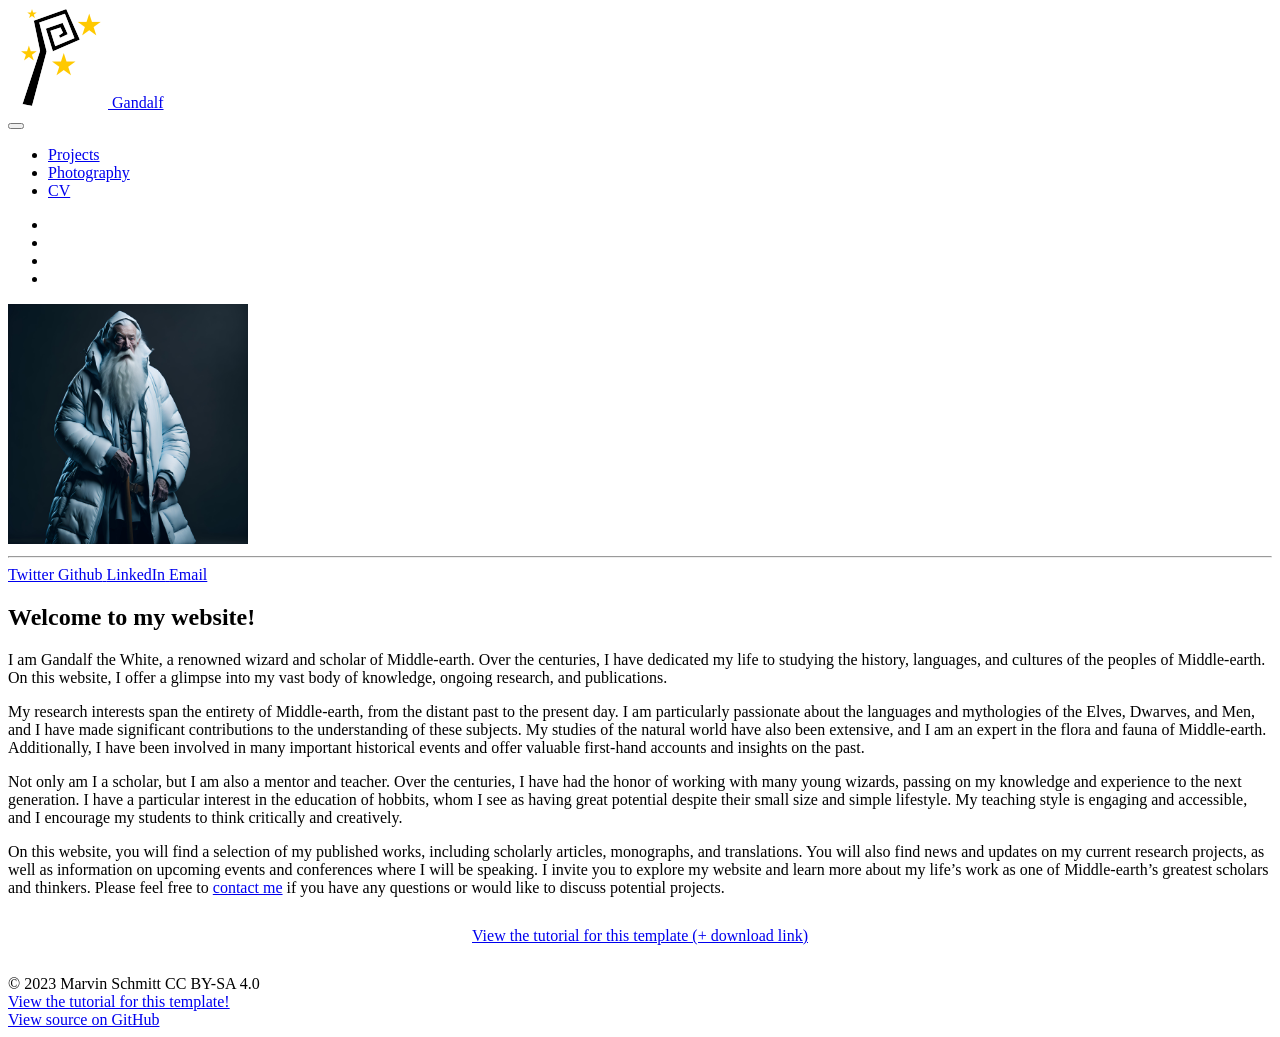
==== docs/index.html @ f9a8fe07 "initial website upload initial files for creating quatro website uploaded" ====
<!DOCTYPE html>
<html xmlns="http://www.w3.org/1999/xhtml" lang="en" xml:lang="en"><head>

<meta charset="utf-8">
<meta name="generator" content="quarto-1.3.450">

<meta name="viewport" content="width=device-width, initial-scale=1.0, user-scalable=yes">


<title>Gandalf</title>
<style>
code{white-space: pre-wrap;}
span.smallcaps{font-variant: small-caps;}
div.columns{display: flex; gap: min(4vw, 1.5em);}
div.column{flex: auto; overflow-x: auto;}
div.hanging-indent{margin-left: 1.5em; text-indent: -1.5em;}
ul.task-list{list-style: none;}
ul.task-list li input[type="checkbox"] {
  width: 0.8em;
  margin: 0 0.8em 0.2em -1em; /* quarto-specific, see https://github.com/quarto-dev/quarto-cli/issues/4556 */ 
  vertical-align: middle;
}
</style>


<script src="site_libs/quarto-nav/quarto-nav.js"></script>
<script src="site_libs/clipboard/clipboard.min.js"></script>
<script src="site_libs/quarto-search/autocomplete.umd.js"></script>
<script src="site_libs/quarto-search/fuse.min.js"></script>
<script src="site_libs/quarto-search/quarto-search.js"></script>
<meta name="quarto:offset" content="./">
<link href="./img/favicon.png" rel="icon" type="image/png">
<script src="site_libs/quarto-html/quarto.js"></script>
<script src="site_libs/quarto-html/popper.min.js"></script>
<script src="site_libs/quarto-html/tippy.umd.min.js"></script>
<link href="site_libs/quarto-html/tippy.css" rel="stylesheet">
<link href="site_libs/quarto-html/quarto-syntax-highlighting.css" rel="stylesheet" id="quarto-text-highlighting-styles">
<script src="site_libs/bootstrap/bootstrap.min.js"></script>
<link href="site_libs/bootstrap/bootstrap-icons.css" rel="stylesheet">
<link href="site_libs/bootstrap/bootstrap.min.css" rel="stylesheet" id="quarto-bootstrap" data-mode="light">
<script id="quarto-search-options" type="application/json">{
  "location": "navbar",
  "copy-button": false,
  "collapse-after": 3,
  "panel-placement": "end",
  "type": "textbox",
  "limit": 20,
  "language": {
    "search-no-results-text": "No results",
    "search-matching-documents-text": "matching documents",
    "search-copy-link-title": "Copy link to search",
    "search-hide-matches-text": "Hide additional matches",
    "search-more-match-text": "more match in this document",
    "search-more-matches-text": "more matches in this document",
    "search-clear-button-title": "Clear",
    "search-detached-cancel-button-title": "Cancel",
    "search-submit-button-title": "Submit",
    "search-label": "Search"
  }
}</script>


</head>

<body class="nav-fixed fullcontent">

<div id="quarto-search-results"></div>
  <header id="quarto-header" class="headroom fixed-top">
    <nav class="navbar navbar-expand-lg navbar-dark ">
      <div class="navbar-container container-fluid">
      <div class="navbar-brand-container">
    <a href="./index.html" class="navbar-brand navbar-brand-logo">
    <img src="./img/logo.png" alt="" class="navbar-logo">
    </a>
    <a class="navbar-brand" href="./index.html">
    <span class="navbar-title">Gandalf</span>
    </a>
  </div>
            <div id="quarto-search" class="" title="Search"></div>
          <button class="navbar-toggler" type="button" data-bs-toggle="collapse" data-bs-target="#navbarCollapse" aria-controls="navbarCollapse" aria-expanded="false" aria-label="Toggle navigation" onclick="if (window.quartoToggleHeadroom) { window.quartoToggleHeadroom(); }">
  <span class="navbar-toggler-icon"></span>
</button>
          <div class="collapse navbar-collapse" id="navbarCollapse">
            <ul class="navbar-nav navbar-nav-scroll me-auto">
  <li class="nav-item">
    <a class="nav-link" href="./projects/index.html" rel="" target="">
 <span class="menu-text">Projects</span></a>
  </li>  
  <li class="nav-item">
    <a class="nav-link" href="./photography/index.html" rel="" target="">
 <span class="menu-text">Photography</span></a>
  </li>  
  <li class="nav-item">
    <a class="nav-link" href="./cv/index.html" rel="" target="">
 <span class="menu-text">CV</span></a>
  </li>  
</ul>
            <ul class="navbar-nav navbar-nav-scroll ms-auto">
  <li class="nav-item compact">
    <a class="nav-link" href="https://www.marvinschmitt.com/blog/website-tutorial-quarto/" rel="" target=""><i class="bi bi-folder-symlink" role="img">
</i> 
 <span class="menu-text"></span></a>
  </li>  
  <li class="nav-item compact">
    <a class="nav-link" href="https://twitter.com/MarvinSchmittML" rel="" target=""><i class="bi bi-twitter" role="img">
</i> 
 <span class="menu-text"></span></a>
  </li>  
  <li class="nav-item compact">
    <a class="nav-link" href="https://www.linkedin.com/in/marvin-schmitt-a85b321a2/" rel="" target=""><i class="bi bi-linkedin" role="img">
</i> 
 <span class="menu-text"></span></a>
  </li>  
  <li class="nav-item compact">
    <a class="nav-link" href="mailto:mail.marvinschmitt@gmail.com" rel="" target=""><i class="bi bi-envelope" role="img" aria-label="email">
</i> 
 <span class="menu-text"></span></a>
  </li>  
</ul>
            <div class="quarto-navbar-tools">
</div>
          </div> <!-- /navcollapse -->
      </div> <!-- /container-fluid -->
    </nav>
</header>
<!-- content -->
<div id="quarto-content" class="quarto-container page-columns page-rows-contents page-layout-article page-navbar">
<!-- sidebar -->
<!-- margin-sidebar -->
    
<!-- main -->
<main class="content" id="quarto-document-content">



<div class="quarto-about-jolla">
  <img src="img/my_image.jpg" class="about-image
  round " style="height: 15em; width: 15em;">
 <div id="about-block">
</div> 
  <hr class="about-sep">
   <div class="about-links">
  <a href="https://twitter.com/MarvinSchmittML" class="about-link" rel="" target="">
    <i class="bi bi-twitter"></i>
     <span class="about-link-text">Twitter</span>
  </a>
  <a href="https://github.com/marvinschmitt" class="about-link" rel="" target="">
    <i class="bi bi-github"></i>
     <span class="about-link-text">Github</span>
  </a>
  <a href="https://www.linkedin.com/in/marvin-schmitt-a85b321a2/" class="about-link" rel="" target="">
    <i class="bi bi-linkedin"></i>
     <span class="about-link-text">LinkedIn</span>
  </a>
  <a href="mailto:mail.marvinschmitt@gmail.com" class="about-link" rel="" target="">
    <i class="bi bi-envelope"></i>
     <span class="about-link-text">Email</span>
  </a>
</div>
</div>

<section id="welcome-to-my-website" class="level1">
<h1>Welcome to my website!</h1>
<p>I am Gandalf the White, a renowned wizard and scholar of Middle-earth. Over the centuries, I have dedicated my life to studying the history, languages, and cultures of the peoples of Middle-earth. On this website, I offer a glimpse into my vast body of knowledge, ongoing research, and publications.</p>
<p>My research interests span the entirety of Middle-earth, from the distant past to the present day. I am particularly passionate about the languages and mythologies of the Elves, Dwarves, and Men, and I have made significant contributions to the understanding of these subjects. My studies of the natural world have also been extensive, and I am an expert in the flora and fauna of Middle-earth. Additionally, I have been involved in many important historical events and offer valuable first-hand accounts and insights on the past.</p>
<p>Not only am I a scholar, but I am also a mentor and teacher. Over the centuries, I have had the honor of working with many young wizards, passing on my knowledge and experience to the next generation. I have a particular interest in the education of hobbits, whom I see as having great potential despite their small size and simple lifestyle. My teaching style is engaging and accessible, and I encourage my students to think critically and creatively.</p>
<p>On this website, you will find a selection of my published works, including scholarly articles, monographs, and translations. You will also find news and updates on my current research projects, as well as information on upcoming events and conferences where I will be speaking. I invite you to explore my website and learn more about my life’s work as one of Middle-earth’s greatest scholars and thinkers. Please feel free to <a href="mailto:mail.marvinschmitt@gmail.com">contact me</a> if you have any questions or would like to discuss potential projects.</p>
<div style="margin: 30px; text-align: center;">
<a class="btn btn-primary" href="https://www.marvinschmitt.com/blog/website-tutorial-quarto/" role="button" target="_blank" style="padding: 15px 30px;">View the tutorial for this template (+ download link)</a>
</div>



</section>

</main> <!-- /main -->
<script id="quarto-html-after-body" type="application/javascript">
window.document.addEventListener("DOMContentLoaded", function (event) {
  const toggleBodyColorMode = (bsSheetEl) => {
    const mode = bsSheetEl.getAttribute("data-mode");
    const bodyEl = window.document.querySelector("body");
    if (mode === "dark") {
      bodyEl.classList.add("quarto-dark");
      bodyEl.classList.remove("quarto-light");
    } else {
      bodyEl.classList.add("quarto-light");
      bodyEl.classList.remove("quarto-dark");
    }
  }
  const toggleBodyColorPrimary = () => {
    const bsSheetEl = window.document.querySelector("link#quarto-bootstrap");
    if (bsSheetEl) {
      toggleBodyColorMode(bsSheetEl);
    }
  }
  toggleBodyColorPrimary();  
  const isCodeAnnotation = (el) => {
    for (const clz of el.classList) {
      if (clz.startsWith('code-annotation-')) {                     
        return true;
      }
    }
    return false;
  }
  const clipboard = new window.ClipboardJS('.code-copy-button', {
    text: function(trigger) {
      const codeEl = trigger.previousElementSibling.cloneNode(true);
      for (const childEl of codeEl.children) {
        if (isCodeAnnotation(childEl)) {
          childEl.remove();
        }
      }
      return codeEl.innerText;
    }
  });
  clipboard.on('success', function(e) {
    // button target
    const button = e.trigger;
    // don't keep focus
    button.blur();
    // flash "checked"
    button.classList.add('code-copy-button-checked');
    var currentTitle = button.getAttribute("title");
    button.setAttribute("title", "Copied!");
    let tooltip;
    if (window.bootstrap) {
      button.setAttribute("data-bs-toggle", "tooltip");
      button.setAttribute("data-bs-placement", "left");
      button.setAttribute("data-bs-title", "Copied!");
      tooltip = new bootstrap.Tooltip(button, 
        { trigger: "manual", 
          customClass: "code-copy-button-tooltip",
          offset: [0, -8]});
      tooltip.show();    
    }
    setTimeout(function() {
      if (tooltip) {
        tooltip.hide();
        button.removeAttribute("data-bs-title");
        button.removeAttribute("data-bs-toggle");
        button.removeAttribute("data-bs-placement");
      }
      button.setAttribute("title", currentTitle);
      button.classList.remove('code-copy-button-checked');
    }, 1000);
    // clear code selection
    e.clearSelection();
  });
  function tippyHover(el, contentFn) {
    const config = {
      allowHTML: true,
      content: contentFn,
      maxWidth: 500,
      delay: 100,
      arrow: false,
      appendTo: function(el) {
          return el.parentElement;
      },
      interactive: true,
      interactiveBorder: 10,
      theme: 'quarto',
      placement: 'bottom-start'
    };
    window.tippy(el, config); 
  }
  const noterefs = window.document.querySelectorAll('a[role="doc-noteref"]');
  for (var i=0; i<noterefs.length; i++) {
    const ref = noterefs[i];
    tippyHover(ref, function() {
      // use id or data attribute instead here
      let href = ref.getAttribute('data-footnote-href') || ref.getAttribute('href');
      try { href = new URL(href).hash; } catch {}
      const id = href.replace(/^#\/?/, "");
      const note = window.document.getElementById(id);
      return note.innerHTML;
    });
  }
      let selectedAnnoteEl;
      const selectorForAnnotation = ( cell, annotation) => {
        let cellAttr = 'data-code-cell="' + cell + '"';
        let lineAttr = 'data-code-annotation="' +  annotation + '"';
        const selector = 'span[' + cellAttr + '][' + lineAttr + ']';
        return selector;
      }
      const selectCodeLines = (annoteEl) => {
        const doc = window.document;
        const targetCell = annoteEl.getAttribute("data-target-cell");
        const targetAnnotation = annoteEl.getAttribute("data-target-annotation");
        const annoteSpan = window.document.querySelector(selectorForAnnotation(targetCell, targetAnnotation));
        const lines = annoteSpan.getAttribute("data-code-lines").split(",");
        const lineIds = lines.map((line) => {
          return targetCell + "-" + line;
        })
        let top = null;
        let height = null;
        let parent = null;
        if (lineIds.length > 0) {
            //compute the position of the single el (top and bottom and make a div)
            const el = window.document.getElementById(lineIds[0]);
            top = el.offsetTop;
            height = el.offsetHeight;
            parent = el.parentElement.parentElement;
          if (lineIds.length > 1) {
            const lastEl = window.document.getElementById(lineIds[lineIds.length - 1]);
            const bottom = lastEl.offsetTop + lastEl.offsetHeight;
            height = bottom - top;
          }
          if (top !== null && height !== null && parent !== null) {
            // cook up a div (if necessary) and position it 
            let div = window.document.getElementById("code-annotation-line-highlight");
            if (div === null) {
              div = window.document.createElement("div");
              div.setAttribute("id", "code-annotation-line-highlight");
              div.style.position = 'absolute';
              parent.appendChild(div);
            }
            div.style.top = top - 2 + "px";
            div.style.height = height + 4 + "px";
            let gutterDiv = window.document.getElementById("code-annotation-line-highlight-gutter");
            if (gutterDiv === null) {
              gutterDiv = window.document.createElement("div");
              gutterDiv.setAttribute("id", "code-annotation-line-highlight-gutter");
              gutterDiv.style.position = 'absolute';
              const codeCell = window.document.getElementById(targetCell);
              const gutter = codeCell.querySelector('.code-annotation-gutter');
              gutter.appendChild(gutterDiv);
            }
            gutterDiv.style.top = top - 2 + "px";
            gutterDiv.style.height = height + 4 + "px";
          }
          selectedAnnoteEl = annoteEl;
        }
      };
      const unselectCodeLines = () => {
        const elementsIds = ["code-annotation-line-highlight", "code-annotation-line-highlight-gutter"];
        elementsIds.forEach((elId) => {
          const div = window.document.getElementById(elId);
          if (div) {
            div.remove();
          }
        });
        selectedAnnoteEl = undefined;
      };
      // Attach click handler to the DT
      const annoteDls = window.document.querySelectorAll('dt[data-target-cell]');
      for (const annoteDlNode of annoteDls) {
        annoteDlNode.addEventListener('click', (event) => {
          const clickedEl = event.target;
          if (clickedEl !== selectedAnnoteEl) {
            unselectCodeLines();
            const activeEl = window.document.querySelector('dt[data-target-cell].code-annotation-active');
            if (activeEl) {
              activeEl.classList.remove('code-annotation-active');
            }
            selectCodeLines(clickedEl);
            clickedEl.classList.add('code-annotation-active');
          } else {
            // Unselect the line
            unselectCodeLines();
            clickedEl.classList.remove('code-annotation-active');
          }
        });
      }
  const findCites = (el) => {
    const parentEl = el.parentElement;
    if (parentEl) {
      const cites = parentEl.dataset.cites;
      if (cites) {
        return {
          el,
          cites: cites.split(' ')
        };
      } else {
        return findCites(el.parentElement)
      }
    } else {
      return undefined;
    }
  };
  var bibliorefs = window.document.querySelectorAll('a[role="doc-biblioref"]');
  for (var i=0; i<bibliorefs.length; i++) {
    const ref = bibliorefs[i];
    const citeInfo = findCites(ref);
    if (citeInfo) {
      tippyHover(citeInfo.el, function() {
        var popup = window.document.createElement('div');
        citeInfo.cites.forEach(function(cite) {
          var citeDiv = window.document.createElement('div');
          citeDiv.classList.add('hanging-indent');
          citeDiv.classList.add('csl-entry');
          var biblioDiv = window.document.getElementById('ref-' + cite);
          if (biblioDiv) {
            citeDiv.innerHTML = biblioDiv.innerHTML;
          }
          popup.appendChild(citeDiv);
        });
        return popup.innerHTML;
      });
    }
  }
});
</script>
</div> <!-- /content -->
<footer class="footer">
  <div class="nav-footer">
    <div class="nav-footer-left"><span class="faux-block">© 2023 Marvin Schmitt CC BY-SA 4.0</span></div>   
    <div class="nav-footer-center"><span class="faux-block"><a href="https://www.marvinschmitt.com/blog/website-tutorial-quarto/">View the tutorial for this template!</a></span></div>
    <div class="nav-footer-right"><span class="faux-block"><a href="https://github.com/marvinschmitt/quarto-website-template/">View source on GitHub</a></span></div>
  </div>
</footer>



</body></html>
---- docs/site_libs/quarto-html/tippy.css ----
.tippy-box[data-animation=fade][data-state=hidden]{opacity:0}[data-tippy-root]{max-width:calc(100vw - 10px)}.tippy-box{position:relative;background-color:#333;color:#fff;border-radius:4px;font-size:14px;line-height:1.4;white-space:normal;outline:0;transition-property:transform,visibility,opacity}.tippy-box[data-placement^=top]>.tippy-arrow{bottom:0}.tippy-box[data-placement^=top]>.tippy-arrow:before{bottom:-7px;left:0;border-width:8px 8px 0;border-top-color:initial;transform-origin:center top}.tippy-box[data-placement^=bottom]>.tippy-arrow{top:0}.tippy-box[data-placement^=bottom]>.tippy-arrow:before{top:-7px;left:0;border-width:0 8px 8px;border-bottom-color:initial;transform-origin:center bottom}.tippy-box[data-placement^=left]>.tippy-arrow{right:0}.tippy-box[data-placement^=left]>.tippy-arrow:before{border-width:8px 0 8px 8px;border-left-color:initial;right:-7px;transform-origin:center left}.tippy-box[data-placement^=right]>.tippy-arrow{left:0}.tippy-box[data-placement^=right]>.tippy-arrow:before{left:-7px;border-width:8px 8px 8px 0;border-right-color:initial;transform-origin:center right}.tippy-box[data-inertia][data-state=visible]{transition-timing-function:cubic-bezier(.54,1.5,.38,1.11)}.tippy-arrow{width:16px;height:16px;color:#333}.tippy-arrow:before{content:"";position:absolute;border-color:transparent;border-style:solid}.tippy-content{position:relative;padding:5px 9px;z-index:1}
---- docs/site_libs/quarto-html/quarto-syntax-highlighting.css ----
/* quarto syntax highlight colors */
:root {
  --quarto-hl-ot-color: #003B4F;
  --quarto-hl-at-color: #657422;
  --quarto-hl-ss-color: #20794D;
  --quarto-hl-an-color: #5E5E5E;
  --quarto-hl-fu-color: #4758AB;
  --quarto-hl-st-color: #20794D;
  --quarto-hl-cf-color: #003B4F;
  --quarto-hl-op-color: #5E5E5E;
  --quarto-hl-er-color: #AD0000;
  --quarto-hl-bn-color: #AD0000;
  --quarto-hl-al-color: #AD0000;
  --quarto-hl-va-color: #111111;
  --quarto-hl-bu-color: inherit;
  --quarto-hl-ex-color: inherit;
  --quarto-hl-pp-color: #AD0000;
  --quarto-hl-in-color: #5E5E5E;
  --quarto-hl-vs-color: #20794D;
  --quarto-hl-wa-color: #5E5E5E;
  --quarto-hl-do-color: #5E5E5E;
  --quarto-hl-im-color: #00769E;
  --quarto-hl-ch-color: #20794D;
  --quarto-hl-dt-color: #AD0000;
  --quarto-hl-fl-color: #AD0000;
  --quarto-hl-co-color: #5E5E5E;
  --quarto-hl-cv-color: #5E5E5E;
  --quarto-hl-cn-color: #8f5902;
  --quarto-hl-sc-color: #5E5E5E;
  --quarto-hl-dv-color: #AD0000;
  --quarto-hl-kw-color: #003B4F;
}

/* other quarto variables */
:root {
  --quarto-font-monospace: SFMono-Regular, Menlo, Monaco, Consolas, "Liberation Mono", "Courier New", monospace;
}

pre > code.sourceCode > span {
  color: #003B4F;
}

code span {
  color: #003B4F;
}

code.sourceCode > span {
  color: #003B4F;
}

div.sourceCode,
div.sourceCode pre.sourceCode {
  color: #003B4F;
}

code span.ot {
  color: #003B4F;
  font-style: inherit;
}

code span.at {
  color: #657422;
  font-style: inherit;
}

code span.ss {
  color: #20794D;
  font-style: inherit;
}

code span.an {
  color: #5E5E5E;
  font-style: inherit;
}

code span.fu {
  color: #4758AB;
  font-style: inherit;
}

code span.st {
  color: #20794D;
  font-style: inherit;
}

code span.cf {
  color: #003B4F;
  font-style: inherit;
}

code span.op {
  color: #5E5E5E;
  font-style: inherit;
}

code span.er {
  color: #AD0000;
  font-style: inherit;
}

code span.bn {
  color: #AD0000;
  font-style: inherit;
}

code span.al {
  color: #AD0000;
  font-style: inherit;
}

code span.va {
  color: #111111;
  font-style: inherit;
}

code span.bu {
  font-style: inherit;
}

code span.ex {
  font-style: inherit;
}

code span.pp {
  color: #AD0000;
  font-style: inherit;
}

code span.in {
  color: #5E5E5E;
  font-style: inherit;
}

code span.vs {
  color: #20794D;
  font-style: inherit;
}

code span.wa {
  color: #5E5E5E;
  font-style: italic;
}

code span.do {
  color: #5E5E5E;
  font-style: italic;
}

code span.im {
  color: #00769E;
  font-style: inherit;
}

code span.ch {
  color: #20794D;
  font-style: inherit;
}

code span.dt {
  color: #AD0000;
  font-style: inherit;
}

code span.fl {
  color: #AD0000;
  font-style: inherit;
}

code span.co {
  color: #5E5E5E;
  font-style: inherit;
}

code span.cv {
  color: #5E5E5E;
  font-style: italic;
}

code span.cn {
  color: #8f5902;
  font-style: inherit;
}

code span.sc {
  color: #5E5E5E;
  font-style: inherit;
}

code span.dv {
  color: #AD0000;
  font-style: inherit;
}

code span.kw {
  color: #003B4F;
  font-style: inherit;
}

.prevent-inlining {
  content: "</";
}

/*# sourceMappingURL=debc5d5d77c3f9108843748ff7464032.css.map */
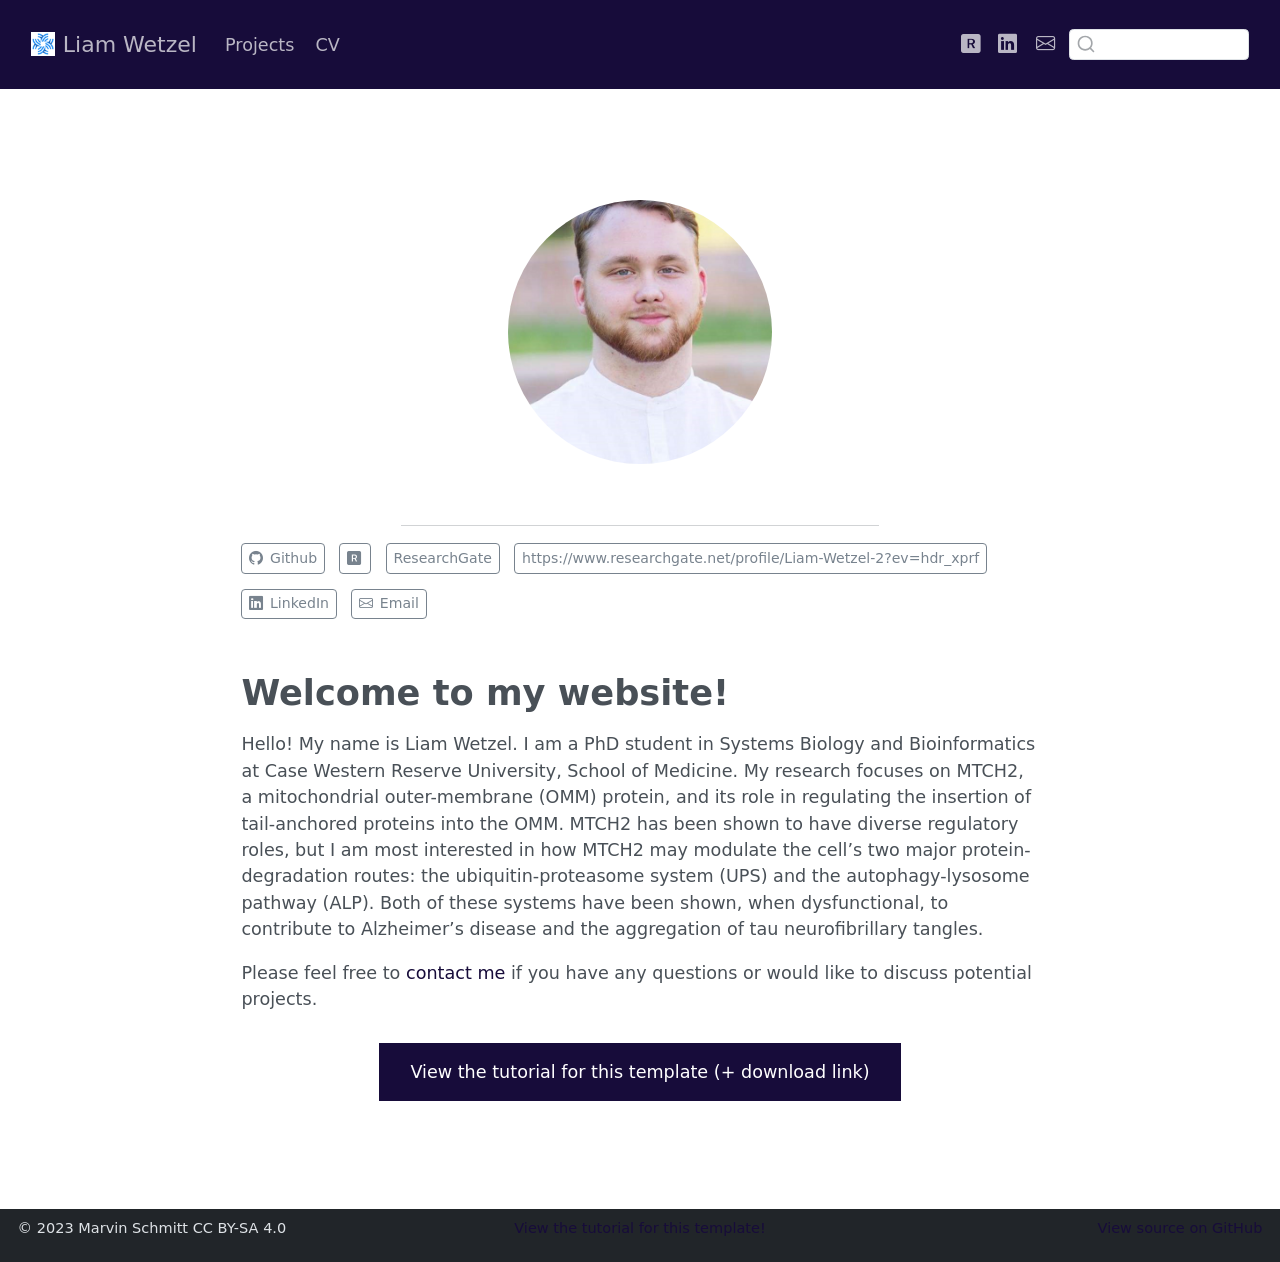
==== commit b1214747: "update 1" ====
--- a/docs/index.html
+++ b/docs/index.html
@@ -2,13 +2,16 @@
 <html xmlns="http://www.w3.org/1999/xhtml" lang="en" xml:lang="en"><head>
 
 <meta charset="utf-8">
-<meta name="generator" content="quarto-1.3.450">
+<meta name="generator" content="quarto-1.9.38">
 
 <meta name="viewport" content="width=device-width, initial-scale=1.0, user-scalable=yes">
 
 
-<title>Gandalf</title>
+<title>Liam Wetzel</title>
 <style>
+/* Default styles provided by pandoc.
+** See https://pandoc.org/MANUAL.html#variables-for-html for config info.
+*/
 code{white-space: pre-wrap;}
 span.smallcaps{font-variant: small-caps;}
 div.columns{display: flex; gap: min(4vw, 1.5em);}
@@ -29,22 +32,28 @@
 <script src="site_libs/quarto-search/fuse.min.js"></script>
 <script src="site_libs/quarto-search/quarto-search.js"></script>
 <meta name="quarto:offset" content="./">
-<link href="./img/favicon.png" rel="icon" type="image/png">
-<script src="site_libs/quarto-html/quarto.js"></script>
+<link href="./img/Liu Lab condensed.png" rel="icon" type="image/png">
+<script src="site_libs/quarto-html/quarto.js" type="module"></script>
+<script src="site_libs/quarto-html/tabsets/tabsets.js" type="module"></script>
 <script src="site_libs/quarto-html/popper.min.js"></script>
 <script src="site_libs/quarto-html/tippy.umd.min.js"></script>
 <link href="site_libs/quarto-html/tippy.css" rel="stylesheet">
-<link href="site_libs/quarto-html/quarto-syntax-highlighting.css" rel="stylesheet" id="quarto-text-highlighting-styles">
+<link href="site_libs/quarto-html/quarto-syntax-highlighting-15634bcf2e68342d4ad2dfa704d543f6.css" rel="stylesheet" id="quarto-text-highlighting-styles">
 <script src="site_libs/bootstrap/bootstrap.min.js"></script>
 <link href="site_libs/bootstrap/bootstrap-icons.css" rel="stylesheet">
-<link href="site_libs/bootstrap/bootstrap.min.css" rel="stylesheet" id="quarto-bootstrap" data-mode="light">
+<link href="site_libs/bootstrap/bootstrap-f2a9a92f2fdc84b6c6dac65f4a59d2c5.min.css" rel="stylesheet" append-hash="true" id="quarto-bootstrap" data-mode="light">
 <script id="quarto-search-options" type="application/json">{
   "location": "navbar",
   "copy-button": false,
   "collapse-after": 3,
   "panel-placement": "end",
   "type": "textbox",
-  "limit": 20,
+  "limit": 50,
+  "keyboard-shortcut": [
+    "f",
+    "/",
+    "s"
+  ],
   "language": {
     "search-no-results-text": "No results",
     "search-matching-documents-text": "matching documents",
@@ -53,6 +62,7 @@
     "search-more-match-text": "more match in this document",
     "search-more-matches-text": "more matches in this document",
     "search-clear-button-title": "Clear",
+    "search-text-placeholder": "",
     "search-detached-cancel-button-title": "Cancel",
     "search-submit-button-title": "Submit",
     "search-label": "Search"
@@ -62,64 +72,56 @@
 
 </head>
 
-<body class="nav-fixed fullcontent">
+<body class="nav-fixed fullcontent quarto-light">
 
 <div id="quarto-search-results"></div>
   <header id="quarto-header" class="headroom fixed-top">
-    <nav class="navbar navbar-expand-lg navbar-dark ">
+    <nav class="navbar navbar-expand-lg " data-bs-theme="dark">
       <div class="navbar-container container-fluid">
-      <div class="navbar-brand-container">
+      <div class="navbar-brand-container mx-auto">
     <a href="./index.html" class="navbar-brand navbar-brand-logo">
-    <img src="./img/logo.png" alt="" class="navbar-logo">
+    <img src="./img/Liu Lab (2).png" alt="" class="navbar-logo light-content">
+    <img src="./img/Liu Lab (2).png" alt="" class="navbar-logo dark-content">
     </a>
     <a class="navbar-brand" href="./index.html">
-    <span class="navbar-title">Gandalf</span>
+    <span class="navbar-title">Liam Wetzel</span>
     </a>
   </div>
             <div id="quarto-search" class="" title="Search"></div>
-          <button class="navbar-toggler" type="button" data-bs-toggle="collapse" data-bs-target="#navbarCollapse" aria-controls="navbarCollapse" aria-expanded="false" aria-label="Toggle navigation" onclick="if (window.quartoToggleHeadroom) { window.quartoToggleHeadroom(); }">
+          <button class="navbar-toggler" type="button" data-bs-toggle="collapse" data-bs-target="#navbarCollapse" aria-controls="navbarCollapse" role="menu" aria-expanded="false" aria-label="Toggle navigation" onclick="if (window.quartoToggleHeadroom) { window.quartoToggleHeadroom(); }">
   <span class="navbar-toggler-icon"></span>
 </button>
           <div class="collapse navbar-collapse" id="navbarCollapse">
             <ul class="navbar-nav navbar-nav-scroll me-auto">
   <li class="nav-item">
-    <a class="nav-link" href="./projects/index.html" rel="" target="">
- <span class="menu-text">Projects</span></a>
+    <a class="nav-link" href="./projects/index.html"> 
+<span class="menu-text">Projects</span></a>
   </li>  
   <li class="nav-item">
-    <a class="nav-link" href="./photography/index.html" rel="" target="">
- <span class="menu-text">Photography</span></a>
-  </li>  
-  <li class="nav-item">
-    <a class="nav-link" href="./cv/index.html" rel="" target="">
- <span class="menu-text">CV</span></a>
+    <a class="nav-link" href="./cv/index.html"> 
+<span class="menu-text">CV</span></a>
   </li>  
 </ul>
             <ul class="navbar-nav navbar-nav-scroll ms-auto">
   <li class="nav-item compact">
-    <a class="nav-link" href="https://www.marvinschmitt.com/blog/website-tutorial-quarto/" rel="" target=""><i class="bi bi-folder-symlink" role="img">
+    <a class="nav-link" href="https://www.researchgate.net/profile/Liam-Wetzel-2?ev=hdr_xprf"> <i class="bi bi-r-square-fill" role="img">
 </i> 
- <span class="menu-text"></span></a>
+<span class="menu-text"></span></a>
   </li>  
   <li class="nav-item compact">
-    <a class="nav-link" href="https://twitter.com/MarvinSchmittML" rel="" target=""><i class="bi bi-twitter" role="img">
+    <a class="nav-link" href="https://www.linkedin.com/in/liam-wetzel/"> <i class="bi bi-linkedin" role="img">
 </i> 
- <span class="menu-text"></span></a>
+<span class="menu-text"></span></a>
   </li>  
   <li class="nav-item compact">
-    <a class="nav-link" href="https://www.linkedin.com/in/marvin-schmitt-a85b321a2/" rel="" target=""><i class="bi bi-linkedin" role="img">
+    <a class="nav-link" href="mailto:lsw59@case.edu"> <i class="bi bi-envelope" role="img" aria-label="email">
 </i> 
- <span class="menu-text"></span></a>
-  </li>  
-  <li class="nav-item compact">
-    <a class="nav-link" href="mailto:mail.marvinschmitt@gmail.com" rel="" target=""><i class="bi bi-envelope" role="img" aria-label="email">
-</i> 
- <span class="menu-text"></span></a>
+<span class="menu-text"></span></a>
   </li>  
 </ul>
+          </div> <!-- /navcollapse -->
             <div class="quarto-navbar-tools">
 </div>
-          </div> <!-- /navcollapse -->
       </div> <!-- /container-fluid -->
     </nav>
 </header>
@@ -133,26 +135,33 @@
 
 
 
+
 <div class="quarto-about-jolla">
-  <img src="img/my_image.jpg" class="about-image
+  <img src="img/lwetzel.jpg" class="about-image
   round " style="height: 15em; width: 15em;">
- <div id="about-block">
+ <header id="title-block-header" class="quarto-title-block"></header><div id="about-block">
 </div> 
   <hr class="about-sep">
    <div class="about-links">
-  <a href="https://twitter.com/MarvinSchmittML" class="about-link" rel="" target="">
-    <i class="bi bi-twitter"></i>
-     <span class="about-link-text">Twitter</span>
-  </a>
-  <a href="https://github.com/marvinschmitt" class="about-link" rel="" target="">
+  <a href="https://github.com/lsw59-case" class="about-link" rel="" target="">
     <i class="bi bi-github"></i>
      <span class="about-link-text">Github</span>
   </a>
-  <a href="https://www.linkedin.com/in/marvin-schmitt-a85b321a2/" class="about-link" rel="" target="">
+  <a href="" class="about-link" rel="" target="">
+    <i class="bi bi-r-square-fill"></i>
+     <span class="about-link-text"></span>
+  </a>
+  <a href="" class="about-link" rel="" target="">
+     <span class="about-link-text">ResearchGate</span>
+  </a>
+  <a href="https://www.researchgate.net/profile/Liam-Wetzel-2?ev=hdr_xprf" class="about-link" rel="" target="">
+     <span class="about-link-text">https://www.researchgate.net/profile/Liam-Wetzel-2?ev=hdr_xprf</span>
+  </a>
+  <a href="https://www.linkedin.com/in/liam-wetzel/" class="about-link" rel="" target="">
     <i class="bi bi-linkedin"></i>
      <span class="about-link-text">LinkedIn</span>
   </a>
-  <a href="mailto:mail.marvinschmitt@gmail.com" class="about-link" rel="" target="">
+  <a href="mailto:lsw59@case.edu" class="about-link" rel="" target="">
     <i class="bi bi-envelope"></i>
      <span class="about-link-text">Email</span>
   </a>
@@ -161,10 +170,8 @@
 
 <section id="welcome-to-my-website" class="level1">
 <h1>Welcome to my website!</h1>
-<p>I am Gandalf the White, a renowned wizard and scholar of Middle-earth. Over the centuries, I have dedicated my life to studying the history, languages, and cultures of the peoples of Middle-earth. On this website, I offer a glimpse into my vast body of knowledge, ongoing research, and publications.</p>
-<p>My research interests span the entirety of Middle-earth, from the distant past to the present day. I am particularly passionate about the languages and mythologies of the Elves, Dwarves, and Men, and I have made significant contributions to the understanding of these subjects. My studies of the natural world have also been extensive, and I am an expert in the flora and fauna of Middle-earth. Additionally, I have been involved in many important historical events and offer valuable first-hand accounts and insights on the past.</p>
-<p>Not only am I a scholar, but I am also a mentor and teacher. Over the centuries, I have had the honor of working with many young wizards, passing on my knowledge and experience to the next generation. I have a particular interest in the education of hobbits, whom I see as having great potential despite their small size and simple lifestyle. My teaching style is engaging and accessible, and I encourage my students to think critically and creatively.</p>
-<p>On this website, you will find a selection of my published works, including scholarly articles, monographs, and translations. You will also find news and updates on my current research projects, as well as information on upcoming events and conferences where I will be speaking. I invite you to explore my website and learn more about my life’s work as one of Middle-earth’s greatest scholars and thinkers. Please feel free to <a href="mailto:mail.marvinschmitt@gmail.com">contact me</a> if you have any questions or would like to discuss potential projects.</p>
+<p>Hello! My name is Liam Wetzel. I am a PhD student in Systems Biology and Bioinformatics at Case Western Reserve University, School of Medicine. My research focuses on MTCH2, a mitochondrial outer-membrane (OMM) protein, and its role in regulating the insertion of tail-anchored proteins into the OMM. MTCH2 has been shown to have diverse regulatory roles, but I am most interested in how MTCH2 may modulate the cell’s two major protein-degradation routes: the ubiquitin-proteasome system (UPS) and the autophagy-lysosome pathway (ALP). Both of these systems have been shown, when dysfunctional, to contribute to Alzheimer’s disease and the aggregation of tau neurofibrillary tangles.</p>
+<p>Please feel free to <a href="mailto:lsw59@case.edu">contact me</a> if you have any questions or would like to discuss potential projects.</p>
 <div style="margin: 30px; text-align: center;">
 <a class="btn btn-primary" href="https://www.marvinschmitt.com/blog/website-tutorial-quarto/" role="button" target="_blank" style="padding: 15px 30px;">View the tutorial for this template (+ download link)</a>
 </div>
@@ -175,36 +182,51 @@
 
 </main> <!-- /main -->
 <script id="quarto-html-after-body" type="application/javascript">
-window.document.addEventListener("DOMContentLoaded", function (event) {
-  const toggleBodyColorMode = (bsSheetEl) => {
-    const mode = bsSheetEl.getAttribute("data-mode");
-    const bodyEl = window.document.querySelector("body");
-    if (mode === "dark") {
-      bodyEl.classList.add("quarto-dark");
-      bodyEl.classList.remove("quarto-light");
-    } else {
-      bodyEl.classList.add("quarto-light");
-      bodyEl.classList.remove("quarto-dark");
-    }
-  }
-  const toggleBodyColorPrimary = () => {
-    const bsSheetEl = window.document.querySelector("link#quarto-bootstrap");
-    if (bsSheetEl) {
-      toggleBodyColorMode(bsSheetEl);
-    }
-  }
-  toggleBodyColorPrimary();  
-  const isCodeAnnotation = (el) => {
-    for (const clz of el.classList) {
-      if (clz.startsWith('code-annotation-')) {                     
-        return true;
-      }
-    }
-    return false;
-  }
-  const clipboard = new window.ClipboardJS('.code-copy-button', {
-    text: function(trigger) {
-      const codeEl = trigger.previousElementSibling.cloneNode(true);
+  window.document.addEventListener("DOMContentLoaded", function (event) {
+    const isCodeAnnotation = (el) => {
+      for (const clz of el.classList) {
+        if (clz.startsWith('code-annotation-')) {                     
+          return true;
+        }
+      }
+      return false;
+    }
+    const onCopySuccess = function(e) {
+      // button target
+      const button = e.trigger;
+      // don't keep focus
+      button.blur();
+      // flash "checked"
+      button.classList.add('code-copy-button-checked');
+      var currentTitle = button.getAttribute("title");
+      button.setAttribute("title", "Copied!");
+      let tooltip;
+      if (window.bootstrap) {
+        button.setAttribute("data-bs-toggle", "tooltip");
+        button.setAttribute("data-bs-placement", "left");
+        button.setAttribute("data-bs-title", "Copied!");
+        tooltip = new bootstrap.Tooltip(button, 
+          { trigger: "manual", 
+            customClass: "code-copy-button-tooltip",
+            offset: [0, -8]});
+        tooltip.show();    
+      }
+      setTimeout(function() {
+        if (tooltip) {
+          tooltip.hide();
+          button.removeAttribute("data-bs-title");
+          button.removeAttribute("data-bs-toggle");
+          button.removeAttribute("data-bs-placement");
+        }
+        button.setAttribute("title", currentTitle);
+        button.classList.remove('code-copy-button-checked');
+      }, 1000);
+      // clear code selection
+      e.clearSelection();
+    }
+    const getTextToCopy = function(trigger) {
+      const outerScaffold = trigger.parentElement.cloneNode(true);
+      const codeEl = outerScaffold.querySelector('code');
       for (const childEl of codeEl.children) {
         if (isCodeAnnotation(childEl)) {
           childEl.remove();
@@ -212,203 +234,362 @@
       }
       return codeEl.innerText;
     }
+    const clipboard = new window.ClipboardJS('.code-copy-button:not([data-in-quarto-modal])', {
+      text: getTextToCopy
+    });
+    clipboard.on('success', onCopySuccess);
+    if (window.document.getElementById('quarto-embedded-source-code-modal')) {
+      const clipboardModal = new window.ClipboardJS('.code-copy-button[data-in-quarto-modal]', {
+        text: getTextToCopy,
+        container: window.document.getElementById('quarto-embedded-source-code-modal')
+      });
+      clipboardModal.on('success', onCopySuccess);
+    }
+      var localhostRegex = new RegExp(/^(?:http|https):\/\/localhost\:?[0-9]*\//);
+      var mailtoRegex = new RegExp(/^mailto:/);
+        var filterRegex = new RegExp('/' + window.location.host + '/');
+      var isInternal = (href) => {
+          return filterRegex.test(href) || localhostRegex.test(href) || mailtoRegex.test(href);
+      }
+      // Inspect non-navigation links and adorn them if external
+     var links = window.document.querySelectorAll('a[href]:not(.nav-link):not(.navbar-brand):not(.toc-action):not(.sidebar-link):not(.sidebar-item-toggle):not(.pagination-link):not(.no-external):not([aria-hidden]):not(.dropdown-item):not(.quarto-navigation-tool):not(.about-link)');
+      for (var i=0; i<links.length; i++) {
+        const link = links[i];
+        if (!isInternal(link.href)) {
+          // undo the damage that might have been done by quarto-nav.js in the case of
+          // links that we want to consider external
+          if (link.dataset.originalHref !== undefined) {
+            link.href = link.dataset.originalHref;
+          }
+        }
+      }
+    function tippyHover(el, contentFn, onTriggerFn, onUntriggerFn) {
+      const config = {
+        allowHTML: true,
+        maxWidth: 500,
+        delay: 100,
+        arrow: false,
+        appendTo: function(el) {
+            return el.parentElement;
+        },
+        interactive: true,
+        interactiveBorder: 10,
+        theme: 'quarto',
+        placement: 'bottom-start',
+      };
+      if (contentFn) {
+        config.content = contentFn;
+      }
+      if (onTriggerFn) {
+        config.onTrigger = onTriggerFn;
+      }
+      if (onUntriggerFn) {
+        config.onUntrigger = onUntriggerFn;
+      }
+      window.tippy(el, config); 
+    }
+    const noterefs = window.document.querySelectorAll('a[role="doc-noteref"]');
+    for (var i=0; i<noterefs.length; i++) {
+      const ref = noterefs[i];
+      tippyHover(ref, function() {
+        // use id or data attribute instead here
+        let href = ref.getAttribute('data-footnote-href') || ref.getAttribute('href');
+        try { href = new URL(href).hash; } catch {}
+        const id = href.replace(/^#\/?/, "");
+        const note = window.document.getElementById(id);
+        if (note) {
+          return note.innerHTML;
+        } else {
+          return "";
+        }
+      });
+    }
+    const xrefs = window.document.querySelectorAll('a.quarto-xref');
+    const processXRef = (id, note) => {
+      // Strip column container classes
+      const stripColumnClz = (el) => {
+        el.classList.remove("page-full", "page-columns");
+        if (el.children) {
+          for (const child of el.children) {
+            stripColumnClz(child);
+          }
+        }
+      }
+      stripColumnClz(note)
+      if (id === null || id.startsWith('sec-')) {
+        // Special case sections, only their first couple elements
+        const container = document.createElement("div");
+        if (note.children && note.children.length > 2) {
+          container.appendChild(note.children[0].cloneNode(true));
+          for (let i = 1; i < note.children.length; i++) {
+            const child = note.children[i];
+            if (child.tagName === "P" && child.innerText === "") {
+              continue;
+            } else {
+              container.appendChild(child.cloneNode(true));
+              break;
+            }
+          }
+          if (window.Quarto?.typesetMath) {
+            window.Quarto.typesetMath(container);
+          }
+          return container.innerHTML
+        } else {
+          if (window.Quarto?.typesetMath) {
+            window.Quarto.typesetMath(note);
+          }
+          return note.innerHTML;
+        }
+      } else {
+        // Remove any anchor links if they are present
+        const anchorLink = note.querySelector('a.anchorjs-link');
+        if (anchorLink) {
+          anchorLink.remove();
+        }
+        if (window.Quarto?.typesetMath) {
+          window.Quarto.typesetMath(note);
+        }
+        if (note.classList.contains("callout")) {
+          return note.outerHTML;
+        } else {
+          return note.innerHTML;
+        }
+      }
+    }
+    for (var i=0; i<xrefs.length; i++) {
+      const xref = xrefs[i];
+      tippyHover(xref, undefined, function(instance) {
+        instance.disable();
+        let url = xref.getAttribute('href');
+        let hash = undefined; 
+        if (url.startsWith('#')) {
+          hash = url;
+        } else {
+          try { hash = new URL(url).hash; } catch {}
+        }
+        if (hash) {
+          const id = hash.replace(/^#\/?/, "");
+          const note = window.document.getElementById(id);
+          if (note !== null) {
+            try {
+              const html = processXRef(id, note.cloneNode(true));
+              instance.setContent(html);
+            } finally {
+              instance.enable();
+              instance.show();
+            }
+          } else {
+            // See if we can fetch this
+            fetch(url.split('#')[0])
+            .then(res => res.text())
+            .then(html => {
+              const parser = new DOMParser();
+              const htmlDoc = parser.parseFromString(html, "text/html");
+              const note = htmlDoc.getElementById(id);
+              if (note !== null) {
+                const html = processXRef(id, note);
+                instance.setContent(html);
+              } 
+            }).finally(() => {
+              instance.enable();
+              instance.show();
+            });
+          }
+        } else {
+          // See if we can fetch a full url (with no hash to target)
+          // This is a special case and we should probably do some content thinning / targeting
+          fetch(url)
+          .then(res => res.text())
+          .then(html => {
+            const parser = new DOMParser();
+            const htmlDoc = parser.parseFromString(html, "text/html");
+            const note = htmlDoc.querySelector('main.content');
+            if (note !== null) {
+              // This should only happen for chapter cross references
+              // (since there is no id in the URL)
+              // remove the first header
+              if (note.children.length > 0 && note.children[0].tagName === "HEADER") {
+                note.children[0].remove();
+              }
+              const html = processXRef(null, note);
+              instance.setContent(html);
+            } 
+          }).finally(() => {
+            instance.enable();
+            instance.show();
+          });
+        }
+      }, function(instance) {
+      });
+    }
+        let selectedAnnoteEl;
+        const selectorForAnnotation = ( cell, annotation) => {
+          let cellAttr = 'data-code-cell="' + cell + '"';
+          let lineAttr = 'data-code-annotation="' +  annotation + '"';
+          const selector = 'span[' + cellAttr + '][' + lineAttr + ']';
+          return selector;
+        }
+        const selectCodeLines = (annoteEl) => {
+          const doc = window.document;
+          const targetCell = annoteEl.getAttribute("data-target-cell");
+          const targetAnnotation = annoteEl.getAttribute("data-target-annotation");
+          const annoteSpan = window.document.querySelector(selectorForAnnotation(targetCell, targetAnnotation));
+          const lines = annoteSpan.getAttribute("data-code-lines").split(",");
+          const lineIds = lines.map((line) => {
+            return targetCell + "-" + line;
+          })
+          let top = null;
+          let height = null;
+          let parent = null;
+          if (lineIds.length > 0) {
+              //compute the position of the single el (top and bottom and make a div)
+              const el = window.document.getElementById(lineIds[0]);
+              top = el.offsetTop;
+              height = el.offsetHeight;
+              parent = el.parentElement.parentElement;
+            if (lineIds.length > 1) {
+              const lastEl = window.document.getElementById(lineIds[lineIds.length - 1]);
+              const bottom = lastEl.offsetTop + lastEl.offsetHeight;
+              height = bottom - top;
+            }
+            if (top !== null && height !== null && parent !== null) {
+              // cook up a div (if necessary) and position it 
+              let div = window.document.getElementById("code-annotation-line-highlight");
+              if (div === null) {
+                div = window.document.createElement("div");
+                div.setAttribute("id", "code-annotation-line-highlight");
+                div.style.position = 'absolute';
+                parent.appendChild(div);
+              }
+              div.style.top = top - 2 + "px";
+              div.style.height = height + 4 + "px";
+              div.style.left = 0;
+              let gutterDiv = window.document.getElementById("code-annotation-line-highlight-gutter");
+              if (gutterDiv === null) {
+                gutterDiv = window.document.createElement("div");
+                gutterDiv.setAttribute("id", "code-annotation-line-highlight-gutter");
+                gutterDiv.style.position = 'absolute';
+                const codeCell = window.document.getElementById(targetCell);
+                const gutter = codeCell.querySelector('.code-annotation-gutter');
+                gutter.appendChild(gutterDiv);
+              }
+              gutterDiv.style.top = top - 2 + "px";
+              gutterDiv.style.height = height + 4 + "px";
+            }
+            selectedAnnoteEl = annoteEl;
+          }
+        };
+        const unselectCodeLines = () => {
+          const elementsIds = ["code-annotation-line-highlight", "code-annotation-line-highlight-gutter"];
+          elementsIds.forEach((elId) => {
+            const div = window.document.getElementById(elId);
+            if (div) {
+              div.remove();
+            }
+          });
+          selectedAnnoteEl = undefined;
+        };
+          // Handle positioning of the toggle
+      window.addEventListener(
+        "resize",
+        throttle(() => {
+          elRect = undefined;
+          if (selectedAnnoteEl) {
+            selectCodeLines(selectedAnnoteEl);
+          }
+        }, 10)
+      );
+      function throttle(fn, ms) {
+      let throttle = false;
+      let timer;
+        return (...args) => {
+          if(!throttle) { // first call gets through
+              fn.apply(this, args);
+              throttle = true;
+          } else { // all the others get throttled
+              if(timer) clearTimeout(timer); // cancel #2
+              timer = setTimeout(() => {
+                fn.apply(this, args);
+                timer = throttle = false;
+              }, ms);
+          }
+        };
+      }
+        // Attach click handler to the DT
+        const annoteDls = window.document.querySelectorAll('dt[data-target-cell]');
+        for (const annoteDlNode of annoteDls) {
+          annoteDlNode.addEventListener('click', (event) => {
+            const clickedEl = event.target;
+            if (clickedEl !== selectedAnnoteEl) {
+              unselectCodeLines();
+              const activeEl = window.document.querySelector('dt[data-target-cell].code-annotation-active');
+              if (activeEl) {
+                activeEl.classList.remove('code-annotation-active');
+              }
+              selectCodeLines(clickedEl);
+              clickedEl.classList.add('code-annotation-active');
+            } else {
+              // Unselect the line
+              unselectCodeLines();
+              clickedEl.classList.remove('code-annotation-active');
+            }
+          });
+        }
+    const findCites = (el) => {
+      const parentEl = el.parentElement;
+      if (parentEl) {
+        const cites = parentEl.dataset.cites;
+        if (cites) {
+          return {
+            el,
+            cites: cites.split(' ')
+          };
+        } else {
+          return findCites(el.parentElement)
+        }
+      } else {
+        return undefined;
+      }
+    };
+    var bibliorefs = window.document.querySelectorAll('a[role="doc-biblioref"]');
+    for (var i=0; i<bibliorefs.length; i++) {
+      const ref = bibliorefs[i];
+      const citeInfo = findCites(ref);
+      if (citeInfo) {
+        tippyHover(citeInfo.el, function() {
+          var popup = window.document.createElement('div');
+          citeInfo.cites.forEach(function(cite) {
+            var citeDiv = window.document.createElement('div');
+            citeDiv.classList.add('hanging-indent');
+            citeDiv.classList.add('csl-entry');
+            var biblioDiv = window.document.getElementById('ref-' + cite);
+            if (biblioDiv) {
+              citeDiv.innerHTML = biblioDiv.innerHTML;
+            }
+            popup.appendChild(citeDiv);
+          });
+          return popup.innerHTML;
+        });
+      }
+    }
   });
-  clipboard.on('success', function(e) {
-    // button target
-    const button = e.trigger;
-    // don't keep focus
-    button.blur();
-    // flash "checked"
-    button.classList.add('code-copy-button-checked');
-    var currentTitle = button.getAttribute("title");
-    button.setAttribute("title", "Copied!");
-    let tooltip;
-    if (window.bootstrap) {
-      button.setAttribute("data-bs-toggle", "tooltip");
-      button.setAttribute("data-bs-placement", "left");
-      button.setAttribute("data-bs-title", "Copied!");
-      tooltip = new bootstrap.Tooltip(button, 
-        { trigger: "manual", 
-          customClass: "code-copy-button-tooltip",
-          offset: [0, -8]});
-      tooltip.show();    
-    }
-    setTimeout(function() {
-      if (tooltip) {
-        tooltip.hide();
-        button.removeAttribute("data-bs-title");
-        button.removeAttribute("data-bs-toggle");
-        button.removeAttribute("data-bs-placement");
-      }
-      button.setAttribute("title", currentTitle);
-      button.classList.remove('code-copy-button-checked');
-    }, 1000);
-    // clear code selection
-    e.clearSelection();
-  });
-  function tippyHover(el, contentFn) {
-    const config = {
-      allowHTML: true,
-      content: contentFn,
-      maxWidth: 500,
-      delay: 100,
-      arrow: false,
-      appendTo: function(el) {
-          return el.parentElement;
-      },
-      interactive: true,
-      interactiveBorder: 10,
-      theme: 'quarto',
-      placement: 'bottom-start'
-    };
-    window.tippy(el, config); 
-  }
-  const noterefs = window.document.querySelectorAll('a[role="doc-noteref"]');
-  for (var i=0; i<noterefs.length; i++) {
-    const ref = noterefs[i];
-    tippyHover(ref, function() {
-      // use id or data attribute instead here
-      let href = ref.getAttribute('data-footnote-href') || ref.getAttribute('href');
-      try { href = new URL(href).hash; } catch {}
-      const id = href.replace(/^#\/?/, "");
-      const note = window.document.getElementById(id);
-      return note.innerHTML;
-    });
-  }
-      let selectedAnnoteEl;
-      const selectorForAnnotation = ( cell, annotation) => {
-        let cellAttr = 'data-code-cell="' + cell + '"';
-        let lineAttr = 'data-code-annotation="' +  annotation + '"';
-        const selector = 'span[' + cellAttr + '][' + lineAttr + ']';
-        return selector;
-      }
-      const selectCodeLines = (annoteEl) => {
-        const doc = window.document;
-        const targetCell = annoteEl.getAttribute("data-target-cell");
-        const targetAnnotation = annoteEl.getAttribute("data-target-annotation");
-        const annoteSpan = window.document.querySelector(selectorForAnnotation(targetCell, targetAnnotation));
-        const lines = annoteSpan.getAttribute("data-code-lines").split(",");
-        const lineIds = lines.map((line) => {
-          return targetCell + "-" + line;
-        })
-        let top = null;
-        let height = null;
-        let parent = null;
-        if (lineIds.length > 0) {
-            //compute the position of the single el (top and bottom and make a div)
-            const el = window.document.getElementById(lineIds[0]);
-            top = el.offsetTop;
-            height = el.offsetHeight;
-            parent = el.parentElement.parentElement;
-          if (lineIds.length > 1) {
-            const lastEl = window.document.getElementById(lineIds[lineIds.length - 1]);
-            const bottom = lastEl.offsetTop + lastEl.offsetHeight;
-            height = bottom - top;
-          }
-          if (top !== null && height !== null && parent !== null) {
-            // cook up a div (if necessary) and position it 
-            let div = window.document.getElementById("code-annotation-line-highlight");
-            if (div === null) {
-              div = window.document.createElement("div");
-              div.setAttribute("id", "code-annotation-line-highlight");
-              div.style.position = 'absolute';
-              parent.appendChild(div);
-            }
-            div.style.top = top - 2 + "px";
-            div.style.height = height + 4 + "px";
-            let gutterDiv = window.document.getElementById("code-annotation-line-highlight-gutter");
-            if (gutterDiv === null) {
-              gutterDiv = window.document.createElement("div");
-              gutterDiv.setAttribute("id", "code-annotation-line-highlight-gutter");
-              gutterDiv.style.position = 'absolute';
-              const codeCell = window.document.getElementById(targetCell);
-              const gutter = codeCell.querySelector('.code-annotation-gutter');
-              gutter.appendChild(gutterDiv);
-            }
-            gutterDiv.style.top = top - 2 + "px";
-            gutterDiv.style.height = height + 4 + "px";
-          }
-          selectedAnnoteEl = annoteEl;
-        }
-      };
-      const unselectCodeLines = () => {
-        const elementsIds = ["code-annotation-line-highlight", "code-annotation-line-highlight-gutter"];
-        elementsIds.forEach((elId) => {
-          const div = window.document.getElementById(elId);
-          if (div) {
-            div.remove();
-          }
-        });
-        selectedAnnoteEl = undefined;
-      };
-      // Attach click handler to the DT
-      const annoteDls = window.document.querySelectorAll('dt[data-target-cell]');
-      for (const annoteDlNode of annoteDls) {
-        annoteDlNode.addEventListener('click', (event) => {
-          const clickedEl = event.target;
-          if (clickedEl !== selectedAnnoteEl) {
-            unselectCodeLines();
-            const activeEl = window.document.querySelector('dt[data-target-cell].code-annotation-active');
-            if (activeEl) {
-              activeEl.classList.remove('code-annotation-active');
-            }
-            selectCodeLines(clickedEl);
-            clickedEl.classList.add('code-annotation-active');
-          } else {
-            // Unselect the line
-            unselectCodeLines();
-            clickedEl.classList.remove('code-annotation-active');
-          }
-        });
-      }
-  const findCites = (el) => {
-    const parentEl = el.parentElement;
-    if (parentEl) {
-      const cites = parentEl.dataset.cites;
-      if (cites) {
-        return {
-          el,
-          cites: cites.split(' ')
-        };
-      } else {
-        return findCites(el.parentElement)
-      }
-    } else {
-      return undefined;
-    }
-  };
-  var bibliorefs = window.document.querySelectorAll('a[role="doc-biblioref"]');
-  for (var i=0; i<bibliorefs.length; i++) {
-    const ref = bibliorefs[i];
-    const citeInfo = findCites(ref);
-    if (citeInfo) {
-      tippyHover(citeInfo.el, function() {
-        var popup = window.document.createElement('div');
-        citeInfo.cites.forEach(function(cite) {
-          var citeDiv = window.document.createElement('div');
-          citeDiv.classList.add('hanging-indent');
-          citeDiv.classList.add('csl-entry');
-          var biblioDiv = window.document.getElementById('ref-' + cite);
-          if (biblioDiv) {
-            citeDiv.innerHTML = biblioDiv.innerHTML;
-          }
-          popup.appendChild(citeDiv);
-        });
-        return popup.innerHTML;
-      });
-    }
-  }
-});
-</script>
+  </script>
 </div> <!-- /content -->
 <footer class="footer">
   <div class="nav-footer">
-    <div class="nav-footer-left"><span class="faux-block">© 2023 Marvin Schmitt CC BY-SA 4.0</span></div>   
-    <div class="nav-footer-center"><span class="faux-block"><a href="https://www.marvinschmitt.com/blog/website-tutorial-quarto/">View the tutorial for this template!</a></span></div>
-    <div class="nav-footer-right"><span class="faux-block"><a href="https://github.com/marvinschmitt/quarto-website-template/">View source on GitHub</a></span></div>
+    <div class="nav-footer-left">
+<p><span class="faux-block">© 2023 Marvin Schmitt CC BY-SA 4.0</span></p>
+</div>   
+    <div class="nav-footer-center">
+<p><span class="faux-block"><a href="https://www.marvinschmitt.com/blog/website-tutorial-quarto/">View the tutorial for this template!</a></span></p>
+</div>
+    <div class="nav-footer-right">
+<p><span class="faux-block"><a href="https://github.com/marvinschmitt/quarto-website-template/">View source on GitHub</a></span></p>
+</div>
   </div>
 </footer>
 
 
 
+
 </body></html>
--- a/docs/site_libs/quarto-html/quarto-syntax-highlighting-15634bcf2e68342d4ad2dfa704d543f6.css
+++ b/docs/site_libs/quarto-html/quarto-syntax-highlighting-15634bcf2e68342d4ad2dfa704d543f6.css
@@ -0,0 +1,236 @@
+/* quarto syntax highlight colors */
+:root {
+  --quarto-hl-ot-color: #003B4F;
+  --quarto-hl-at-color: #657422;
+  --quarto-hl-ss-color: #20794D;
+  --quarto-hl-an-color: #5E5E5E;
+  --quarto-hl-fu-color: #4758AB;
+  --quarto-hl-st-color: #20794D;
+  --quarto-hl-cf-color: #003B4F;
+  --quarto-hl-op-color: #5E5E5E;
+  --quarto-hl-er-color: #AD0000;
+  --quarto-hl-bn-color: #AD0000;
+  --quarto-hl-al-color: #AD0000;
+  --quarto-hl-va-color: #111111;
+  --quarto-hl-bu-color: inherit;
+  --quarto-hl-ex-color: inherit;
+  --quarto-hl-pp-color: #AD0000;
+  --quarto-hl-in-color: #5E5E5E;
+  --quarto-hl-vs-color: #20794D;
+  --quarto-hl-wa-color: #5E5E5E;
+  --quarto-hl-do-color: #5E5E5E;
+  --quarto-hl-im-color: #00769E;
+  --quarto-hl-ch-color: #20794D;
+  --quarto-hl-dt-color: #AD0000;
+  --quarto-hl-fl-color: #AD0000;
+  --quarto-hl-co-color: #5E5E5E;
+  --quarto-hl-cv-color: #5E5E5E;
+  --quarto-hl-cn-color: #8f5902;
+  --quarto-hl-sc-color: #5E5E5E;
+  --quarto-hl-dv-color: #AD0000;
+  --quarto-hl-kw-color: #003B4F;
+}
+
+/* other quarto variables */
+:root {
+  --quarto-font-monospace: SFMono-Regular, Menlo, Monaco, Consolas, "Liberation Mono", "Courier New", monospace;
+}
+
+/* syntax highlight based on Pandoc's rules */
+pre > code.sourceCode > span {
+  color: #003B4F;
+}
+
+code.sourceCode > span {
+  color: #003B4F;
+}
+
+div.sourceCode,
+div.sourceCode pre.sourceCode {
+  color: #003B4F;
+}
+
+/* Normal */
+code span {
+  color: #003B4F;
+}
+
+/* Alert */
+code span.al {
+  color: #AD0000;
+  font-style: inherit;
+}
+
+/* Annotation */
+code span.an {
+  color: #5E5E5E;
+  font-style: inherit;
+}
+
+/* Attribute */
+code span.at {
+  color: #657422;
+  font-style: inherit;
+}
+
+/* BaseN */
+code span.bn {
+  color: #AD0000;
+  font-style: inherit;
+}
+
+/* BuiltIn */
+code span.bu {
+  font-style: inherit;
+}
+
+/* ControlFlow */
+code span.cf {
+  color: #003B4F;
+  font-weight: bold;
+  font-style: inherit;
+}
+
+/* Char */
+code span.ch {
+  color: #20794D;
+  font-style: inherit;
+}
+
+/* Constant */
+code span.cn {
+  color: #8f5902;
+  font-style: inherit;
+}
+
+/* Comment */
+code span.co {
+  color: #5E5E5E;
+  font-style: inherit;
+}
+
+/* CommentVar */
+code span.cv {
+  color: #5E5E5E;
+  font-style: italic;
+}
+
+/* Documentation */
+code span.do {
+  color: #5E5E5E;
+  font-style: italic;
+}
+
+/* DataType */
+code span.dt {
+  color: #AD0000;
+  font-style: inherit;
+}
+
+/* DecVal */
+code span.dv {
+  color: #AD0000;
+  font-style: inherit;
+}
+
+/* Error */
+code span.er {
+  color: #AD0000;
+  font-style: inherit;
+}
+
+/* Extension */
+code span.ex {
+  font-style: inherit;
+}
+
+/* Float */
+code span.fl {
+  color: #AD0000;
+  font-style: inherit;
+}
+
+/* Function */
+code span.fu {
+  color: #4758AB;
+  font-style: inherit;
+}
+
+/* Import */
+code span.im {
+  color: #00769E;
+  font-style: inherit;
+}
+
+/* Information */
+code span.in {
+  color: #5E5E5E;
+  font-style: inherit;
+}
+
+/* Keyword */
+code span.kw {
+  color: #003B4F;
+  font-weight: bold;
+  font-style: inherit;
+}
+
+/* Operator */
+code span.op {
+  color: #5E5E5E;
+  font-style: inherit;
+}
+
+/* Other */
+code span.ot {
+  color: #003B4F;
+  font-style: inherit;
+}
+
+/* Preprocessor */
+code span.pp {
+  color: #AD0000;
+  font-style: inherit;
+}
+
+/* SpecialChar */
+code span.sc {
+  color: #5E5E5E;
+  font-style: inherit;
+}
+
+/* SpecialString */
+code span.ss {
+  color: #20794D;
+  font-style: inherit;
+}
+
+/* String */
+code span.st {
+  color: #20794D;
+  font-style: inherit;
+}
+
+/* Variable */
+code span.va {
+  color: #111111;
+  font-style: inherit;
+}
+
+/* VerbatimString */
+code span.vs {
+  color: #20794D;
+  font-style: inherit;
+}
+
+/* Warning */
+code span.wa {
+  color: #5E5E5E;
+  font-style: italic;
+}
+
+.prevent-inlining {
+  content: "</";
+}
+
+/*# sourceMappingURL=f23921c56f73e400b49028c9186a1aa0.css.map */
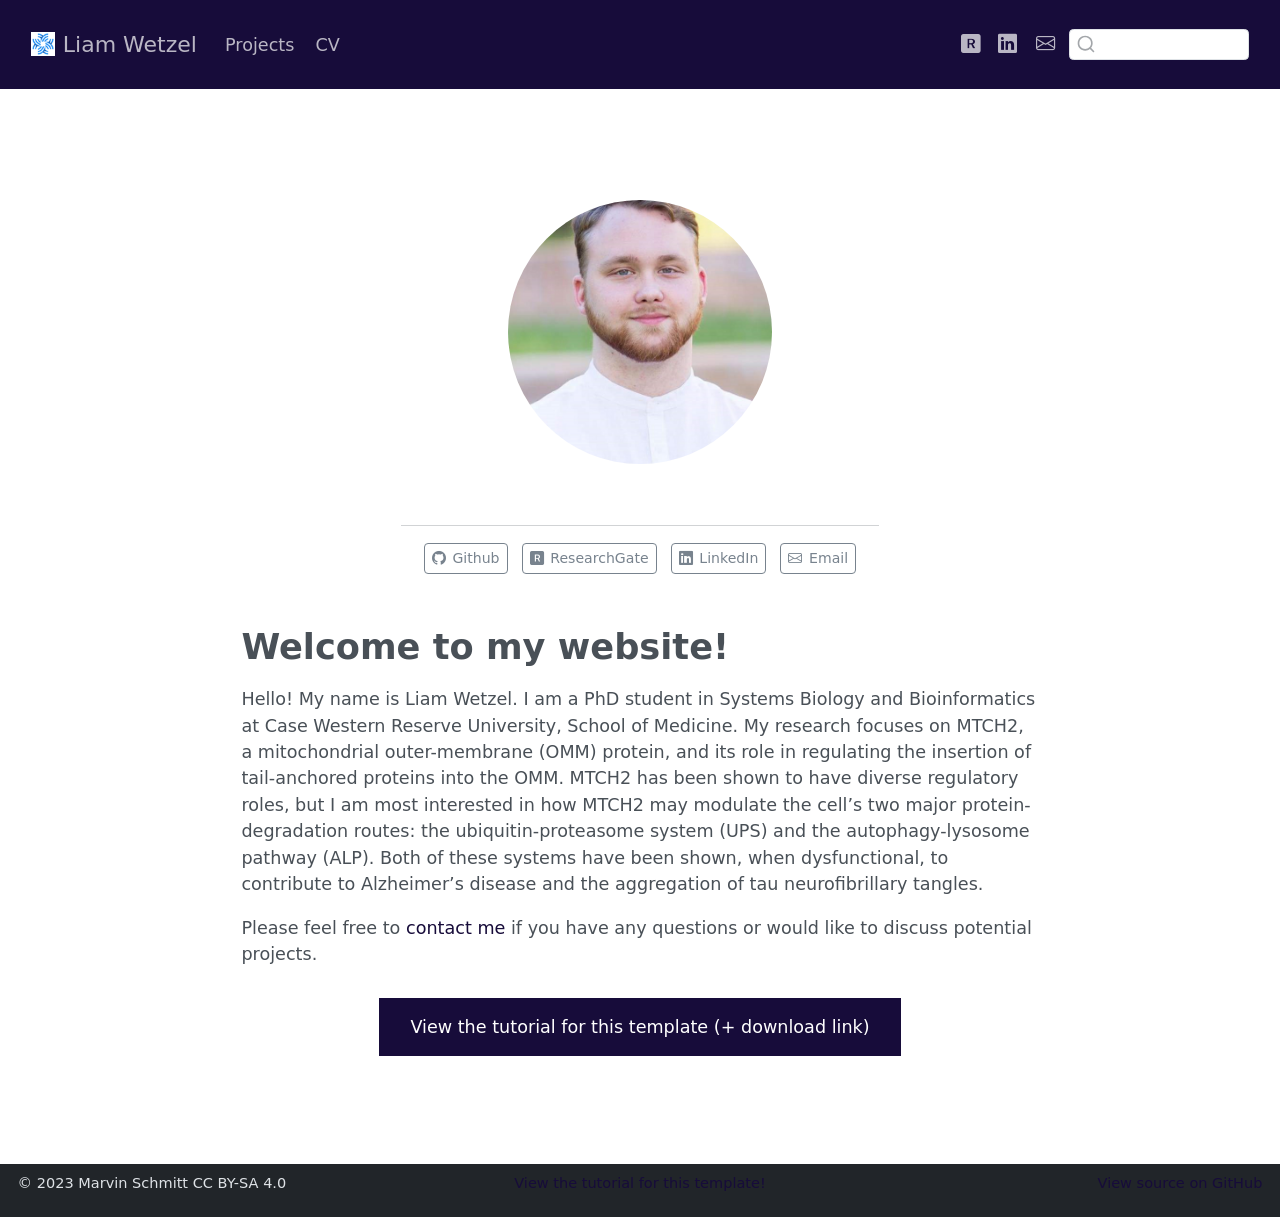
==== commit 98c96e16: "update 2" ====
--- a/docs/index.html
+++ b/docs/index.html
@@ -32,7 +32,7 @@
 <script src="site_libs/quarto-search/fuse.min.js"></script>
 <script src="site_libs/quarto-search/quarto-search.js"></script>
 <meta name="quarto:offset" content="./">
-<link href="./img/Liu Lab condensed.png" rel="icon" type="image/png">
+<link href="./img/Liu Lab (2).png" rel="icon" type="image/png">
 <script src="site_libs/quarto-html/quarto.js" type="module"></script>
 <script src="site_libs/quarto-html/tabsets/tabsets.js" type="module"></script>
 <script src="site_libs/quarto-html/popper.min.js"></script>
@@ -147,15 +147,9 @@
     <i class="bi bi-github"></i>
      <span class="about-link-text">Github</span>
   </a>
-  <a href="" class="about-link" rel="" target="">
+  <a href="https://www.researchgate.net/profile/Liam-Wetzel-2?ev=hdr_xprf" class="about-link" rel="" target="">
     <i class="bi bi-r-square-fill"></i>
-     <span class="about-link-text"></span>
-  </a>
-  <a href="" class="about-link" rel="" target="">
      <span class="about-link-text">ResearchGate</span>
-  </a>
-  <a href="https://www.researchgate.net/profile/Liam-Wetzel-2?ev=hdr_xprf" class="about-link" rel="" target="">
-     <span class="about-link-text">https://www.researchgate.net/profile/Liam-Wetzel-2?ev=hdr_xprf</span>
   </a>
   <a href="https://www.linkedin.com/in/liam-wetzel/" class="about-link" rel="" target="">
     <i class="bi bi-linkedin"></i>
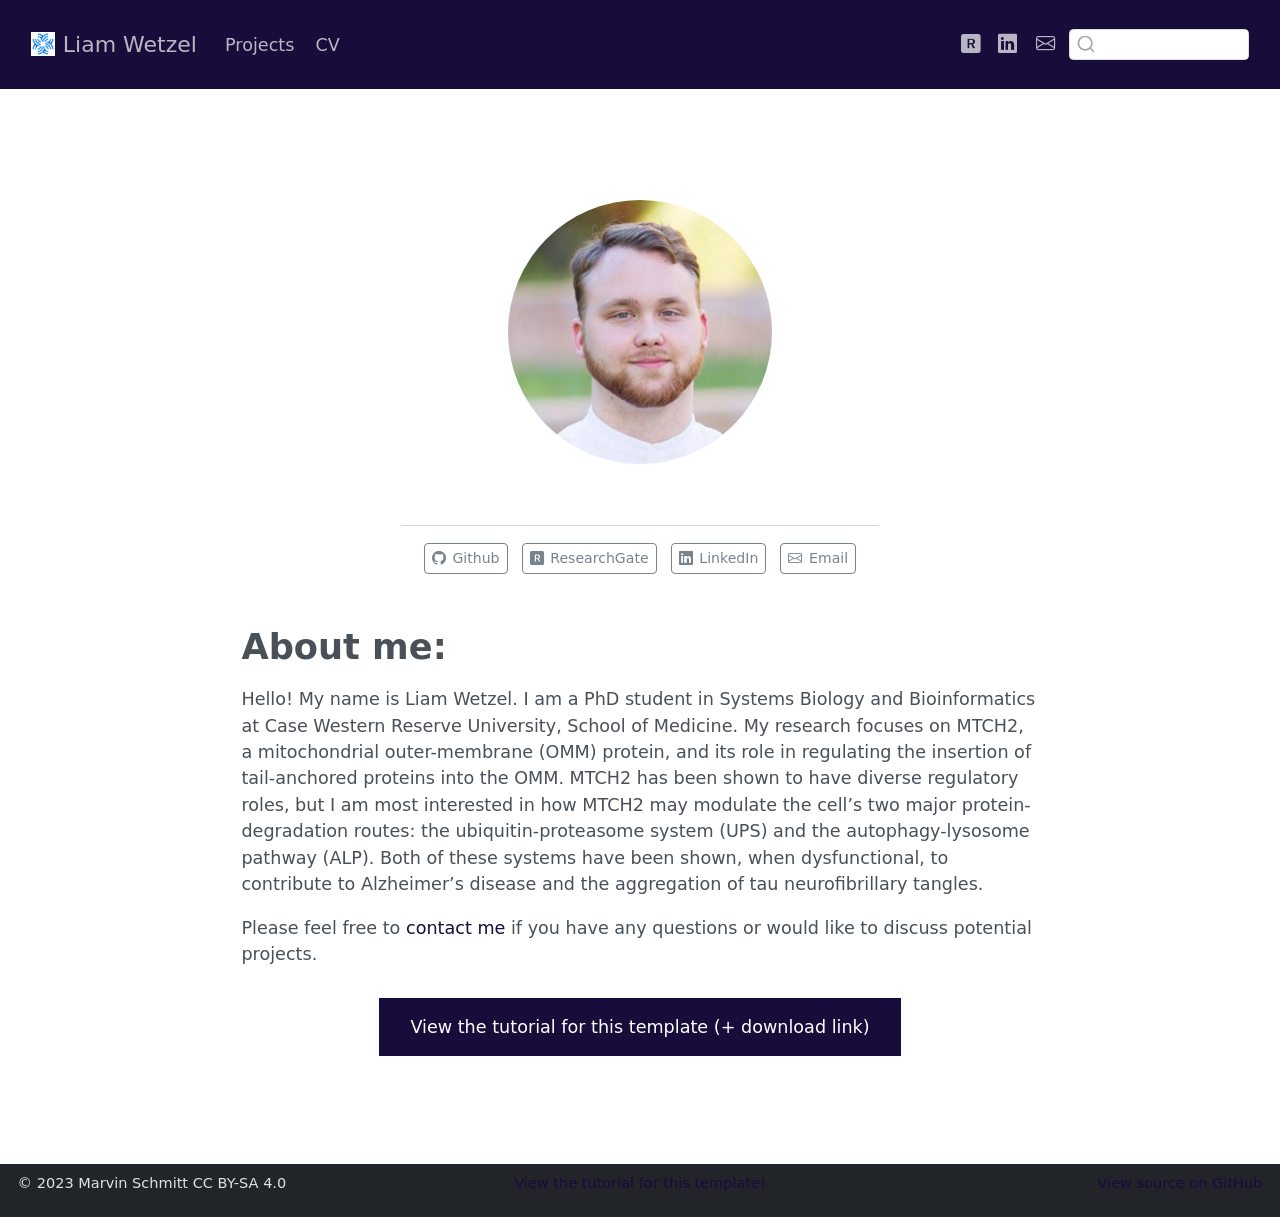
==== commit 91c5e49a: "update about me-2" ====
--- a/docs/index.html
+++ b/docs/index.html
@@ -162,8 +162,8 @@
 </div>
 </div>
 
-<section id="welcome-to-my-website" class="level1">
-<h1>Welcome to my website!</h1>
+<section id="about-me" class="level1">
+<h1>About me:</h1>
 <p>Hello! My name is Liam Wetzel. I am a PhD student in Systems Biology and Bioinformatics at Case Western Reserve University, School of Medicine. My research focuses on MTCH2, a mitochondrial outer-membrane (OMM) protein, and its role in regulating the insertion of tail-anchored proteins into the OMM. MTCH2 has been shown to have diverse regulatory roles, but I am most interested in how MTCH2 may modulate the cell’s two major protein-degradation routes: the ubiquitin-proteasome system (UPS) and the autophagy-lysosome pathway (ALP). Both of these systems have been shown, when dysfunctional, to contribute to Alzheimer’s disease and the aggregation of tau neurofibrillary tangles.</p>
 <p>Please feel free to <a href="mailto:lsw59@case.edu">contact me</a> if you have any questions or would like to discuss potential projects.</p>
 <div style="margin: 30px; text-align: center;">
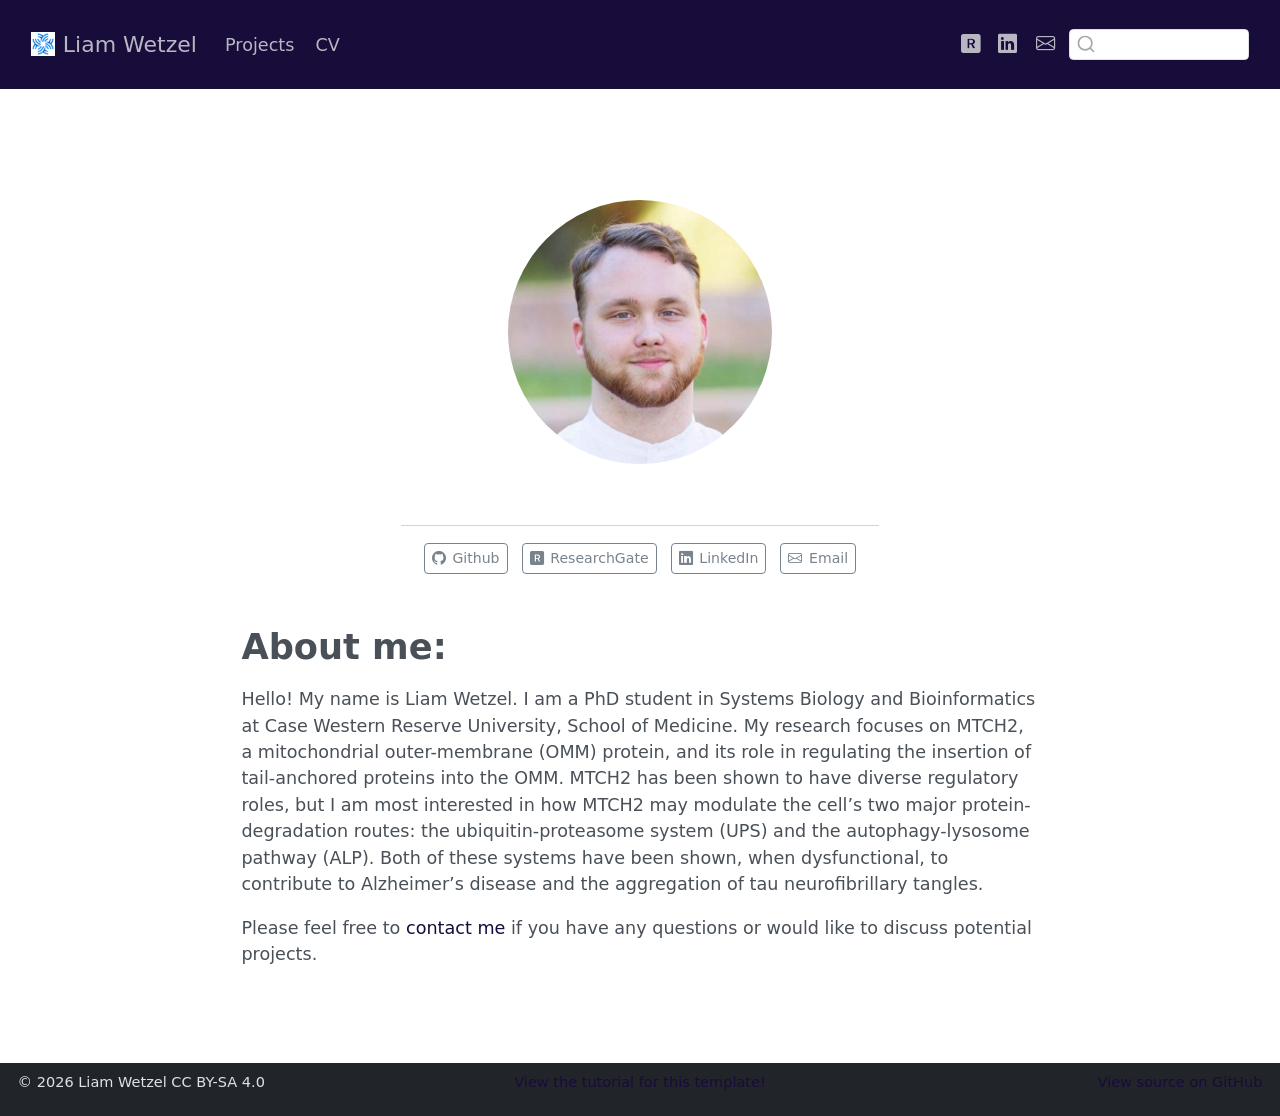
==== commit 701f0bd7: "tutorial-removal-2" ====
--- a/docs/index.html
+++ b/docs/index.html
@@ -166,9 +166,6 @@
 <h1>About me:</h1>
 <p>Hello! My name is Liam Wetzel. I am a PhD student in Systems Biology and Bioinformatics at Case Western Reserve University, School of Medicine. My research focuses on MTCH2, a mitochondrial outer-membrane (OMM) protein, and its role in regulating the insertion of tail-anchored proteins into the OMM. MTCH2 has been shown to have diverse regulatory roles, but I am most interested in how MTCH2 may modulate the cell’s two major protein-degradation routes: the ubiquitin-proteasome system (UPS) and the autophagy-lysosome pathway (ALP). Both of these systems have been shown, when dysfunctional, to contribute to Alzheimer’s disease and the aggregation of tau neurofibrillary tangles.</p>
 <p>Please feel free to <a href="mailto:lsw59@case.edu">contact me</a> if you have any questions or would like to discuss potential projects.</p>
-<div style="margin: 30px; text-align: center;">
-<a class="btn btn-primary" href="https://www.marvinschmitt.com/blog/website-tutorial-quarto/" role="button" target="_blank" style="padding: 15px 30px;">View the tutorial for this template (+ download link)</a>
-</div>
 
 
 
@@ -572,7 +569,7 @@
 <footer class="footer">
   <div class="nav-footer">
     <div class="nav-footer-left">
-<p><span class="faux-block">© 2023 Marvin Schmitt CC BY-SA 4.0</span></p>
+<p><span class="faux-block">© 2026 Liam Wetzel CC BY-SA 4.0</span></p>
 </div>   
     <div class="nav-footer-center">
 <p><span class="faux-block"><a href="https://www.marvinschmitt.com/blog/website-tutorial-quarto/">View the tutorial for this template!</a></span></p>
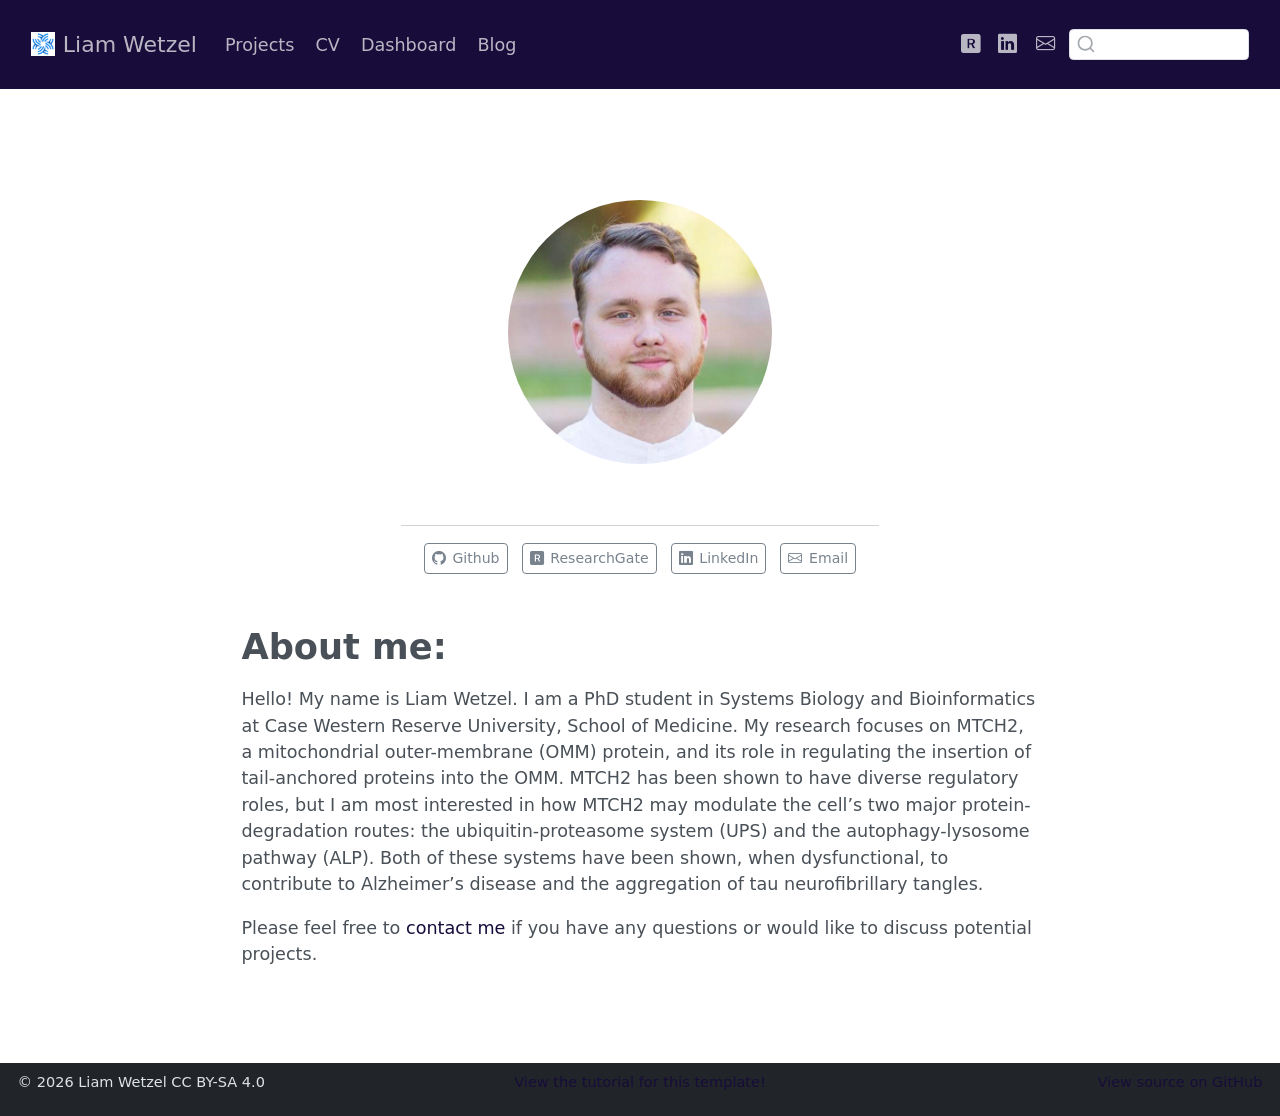
==== commit 45514bd4: "Project A - TaskB - Dashboard-Blog" ====
--- a/docs/index.html
+++ b/docs/index.html
@@ -2,7 +2,7 @@
 <html xmlns="http://www.w3.org/1999/xhtml" lang="en" xml:lang="en"><head>
 
 <meta charset="utf-8">
-<meta name="generator" content="quarto-1.9.38">
+<meta name="generator" content="quarto-1.10.18">
 
 <meta name="viewport" content="width=device-width, initial-scale=1.0, user-scalable=yes">
 
@@ -12,10 +12,13 @@
 /* Default styles provided by pandoc.
 ** See https://pandoc.org/MANUAL.html#variables-for-html for config info.
 */
-code{white-space: pre-wrap;}
 span.smallcaps{font-variant: small-caps;}
-div.columns{display: flex; gap: min(4vw, 1.5em);}
-div.column{flex: auto; overflow-x: auto;}
+div.columns{display: flex; gap: 1.5em;}
+div.column{flex: auto;}
+@media screen {
+div.columns{gap: min(4vw, 1.5em);}
+div.column{overflow-x: auto;}
+}
 div.hanging-indent{margin-left: 1.5em; text-indent: -1.5em;}
 ul.task-list{list-style: none;}
 ul.task-list li input[type="checkbox"] {
@@ -38,10 +41,10 @@
 <script src="site_libs/quarto-html/popper.min.js"></script>
 <script src="site_libs/quarto-html/tippy.umd.min.js"></script>
 <link href="site_libs/quarto-html/tippy.css" rel="stylesheet">
-<link href="site_libs/quarto-html/quarto-syntax-highlighting-15634bcf2e68342d4ad2dfa704d543f6.css" rel="stylesheet" id="quarto-text-highlighting-styles">
+<link href="site_libs/quarto-html/quarto-syntax-highlighting-64a204ab8560d761af7679ceaba22944.css" rel="stylesheet" id="quarto-text-highlighting-styles">
 <script src="site_libs/bootstrap/bootstrap.min.js"></script>
 <link href="site_libs/bootstrap/bootstrap-icons.css" rel="stylesheet">
-<link href="site_libs/bootstrap/bootstrap-f2a9a92f2fdc84b6c6dac65f4a59d2c5.min.css" rel="stylesheet" append-hash="true" id="quarto-bootstrap" data-mode="light">
+<link href="site_libs/bootstrap/bootstrap-2f3da3d17b5453565cce5adf760519c4.min.css" rel="stylesheet" append-hash="true" id="quarto-bootstrap" data-mode="light">
 <script id="quarto-search-options" type="application/json">{
   "location": "navbar",
   "copy-button": false,
@@ -101,6 +104,14 @@
     <a class="nav-link" href="./cv/index.html"> 
 <span class="menu-text">CV</span></a>
   </li>  
+  <li class="nav-item">
+    <a class="nav-link" href="./dashboard.html"> 
+<span class="menu-text">Dashboard</span></a>
+  </li>  
+  <li class="nav-item">
+    <a class="nav-link" href="./blog.html"> 
+<span class="menu-text">Blog</span></a>
+  </li>  
 </ul>
             <ul class="navbar-nav navbar-nav-scroll ms-auto">
   <li class="nav-item compact">
--- a/docs/site_libs/quarto-html/quarto-syntax-highlighting-64a204ab8560d761af7679ceaba22944.css
+++ b/docs/site_libs/quarto-html/quarto-syntax-highlighting-64a204ab8560d761af7679ceaba22944.css
@@ -0,0 +1,236 @@
+/* quarto syntax highlight colors */
+:root {
+  --quarto-hl-ot-color: #003B4F;
+  --quarto-hl-at-color: #657422;
+  --quarto-hl-ss-color: #20794D;
+  --quarto-hl-an-color: #5E5E5E;
+  --quarto-hl-fu-color: #4758AB;
+  --quarto-hl-st-color: #20794D;
+  --quarto-hl-cf-color: #003B4F;
+  --quarto-hl-op-color: #5E5E5E;
+  --quarto-hl-er-color: #AD0000;
+  --quarto-hl-bn-color: #AD0000;
+  --quarto-hl-al-color: #AD0000;
+  --quarto-hl-va-color: #111111;
+  --quarto-hl-bu-color: inherit;
+  --quarto-hl-ex-color: inherit;
+  --quarto-hl-pp-color: #AD0000;
+  --quarto-hl-in-color: #5E5E5E;
+  --quarto-hl-vs-color: #20794D;
+  --quarto-hl-wa-color: #5E5E5E;
+  --quarto-hl-do-color: #5E5E5E;
+  --quarto-hl-im-color: #00769E;
+  --quarto-hl-ch-color: #20794D;
+  --quarto-hl-dt-color: #AD0000;
+  --quarto-hl-fl-color: #AD0000;
+  --quarto-hl-co-color: #5E5E5E;
+  --quarto-hl-cv-color: #5E5E5E;
+  --quarto-hl-cn-color: #8f5902;
+  --quarto-hl-sc-color: #5E5E5E;
+  --quarto-hl-dv-color: #AD0000;
+  --quarto-hl-kw-color: #003B4F;
+}
+
+/* other quarto variables */
+:root {
+  --quarto-font-monospace: SFMono-Regular, Menlo, Monaco, Consolas, "Liberation Mono", "Courier New", monospace;
+}
+
+/* syntax highlight based on Pandoc's rules */
+pre > code.sourceCode > span {
+  color: #003B4F;
+}
+
+code.sourceCode > span {
+  color: #003B4F;
+}
+
+div.sourceCode,
+div.sourceCode pre.sourceCode {
+  color: #003B4F;
+}
+
+/* Normal */
+code span {
+  color: #003B4F;
+}
+
+/* Alert */
+code span.al {
+  color: #AD0000;
+  font-style: inherit;
+}
+
+/* Annotation */
+code span.an {
+  color: #5E5E5E;
+  font-style: inherit;
+}
+
+/* Attribute */
+code span.at {
+  color: #657422;
+  font-style: inherit;
+}
+
+/* BaseN */
+code span.bn {
+  color: #AD0000;
+  font-style: inherit;
+}
+
+/* BuiltIn */
+code span.bu {
+  font-style: inherit;
+}
+
+/* ControlFlow */
+code span.cf {
+  color: #003B4F;
+  font-weight: bold;
+  font-style: inherit;
+}
+
+/* Char */
+code span.ch {
+  color: #20794D;
+  font-style: inherit;
+}
+
+/* Constant */
+code span.cn {
+  color: #8f5902;
+  font-style: inherit;
+}
+
+/* Comment */
+code span.co {
+  color: #5E5E5E;
+  font-style: inherit;
+}
+
+/* CommentVar */
+code span.cv {
+  color: #5E5E5E;
+  font-style: italic;
+}
+
+/* Documentation */
+code span.do {
+  color: #5E5E5E;
+  font-style: italic;
+}
+
+/* DataType */
+code span.dt {
+  color: #AD0000;
+  font-style: inherit;
+}
+
+/* DecVal */
+code span.dv {
+  color: #AD0000;
+  font-style: inherit;
+}
+
+/* Error */
+code span.er {
+  color: #AD0000;
+  font-style: inherit;
+}
+
+/* Extension */
+code span.ex {
+  font-style: inherit;
+}
+
+/* Float */
+code span.fl {
+  color: #AD0000;
+  font-style: inherit;
+}
+
+/* Function */
+code span.fu {
+  color: #4758AB;
+  font-style: inherit;
+}
+
+/* Import */
+code span.im {
+  color: #00769E;
+  font-style: inherit;
+}
+
+/* Information */
+code span.in {
+  color: #5E5E5E;
+  font-style: inherit;
+}
+
+/* Keyword */
+code span.kw {
+  color: #003B4F;
+  font-weight: bold;
+  font-style: inherit;
+}
+
+/* Operator */
+code span.op {
+  color: #5E5E5E;
+  font-style: inherit;
+}
+
+/* Other */
+code span.ot {
+  color: #003B4F;
+  font-style: inherit;
+}
+
+/* Preprocessor */
+code span.pp {
+  color: #AD0000;
+  font-style: inherit;
+}
+
+/* SpecialChar */
+code span.sc {
+  color: #5E5E5E;
+  font-style: inherit;
+}
+
+/* SpecialString */
+code span.ss {
+  color: #20794D;
+  font-style: inherit;
+}
+
+/* String */
+code span.st {
+  color: #20794D;
+  font-style: inherit;
+}
+
+/* Variable */
+code span.va {
+  color: #111111;
+  font-style: inherit;
+}
+
+/* VerbatimString */
+code span.vs {
+  color: #20794D;
+  font-style: inherit;
+}
+
+/* Warning */
+code span.wa {
+  color: #5E5E5E;
+  font-style: italic;
+}
+
+.prevent-inlining {
+  content: "</";
+}
+
+/*# sourceMappingURL=9d8d5bb603a83b8298b89080a598c93b.css.map */
